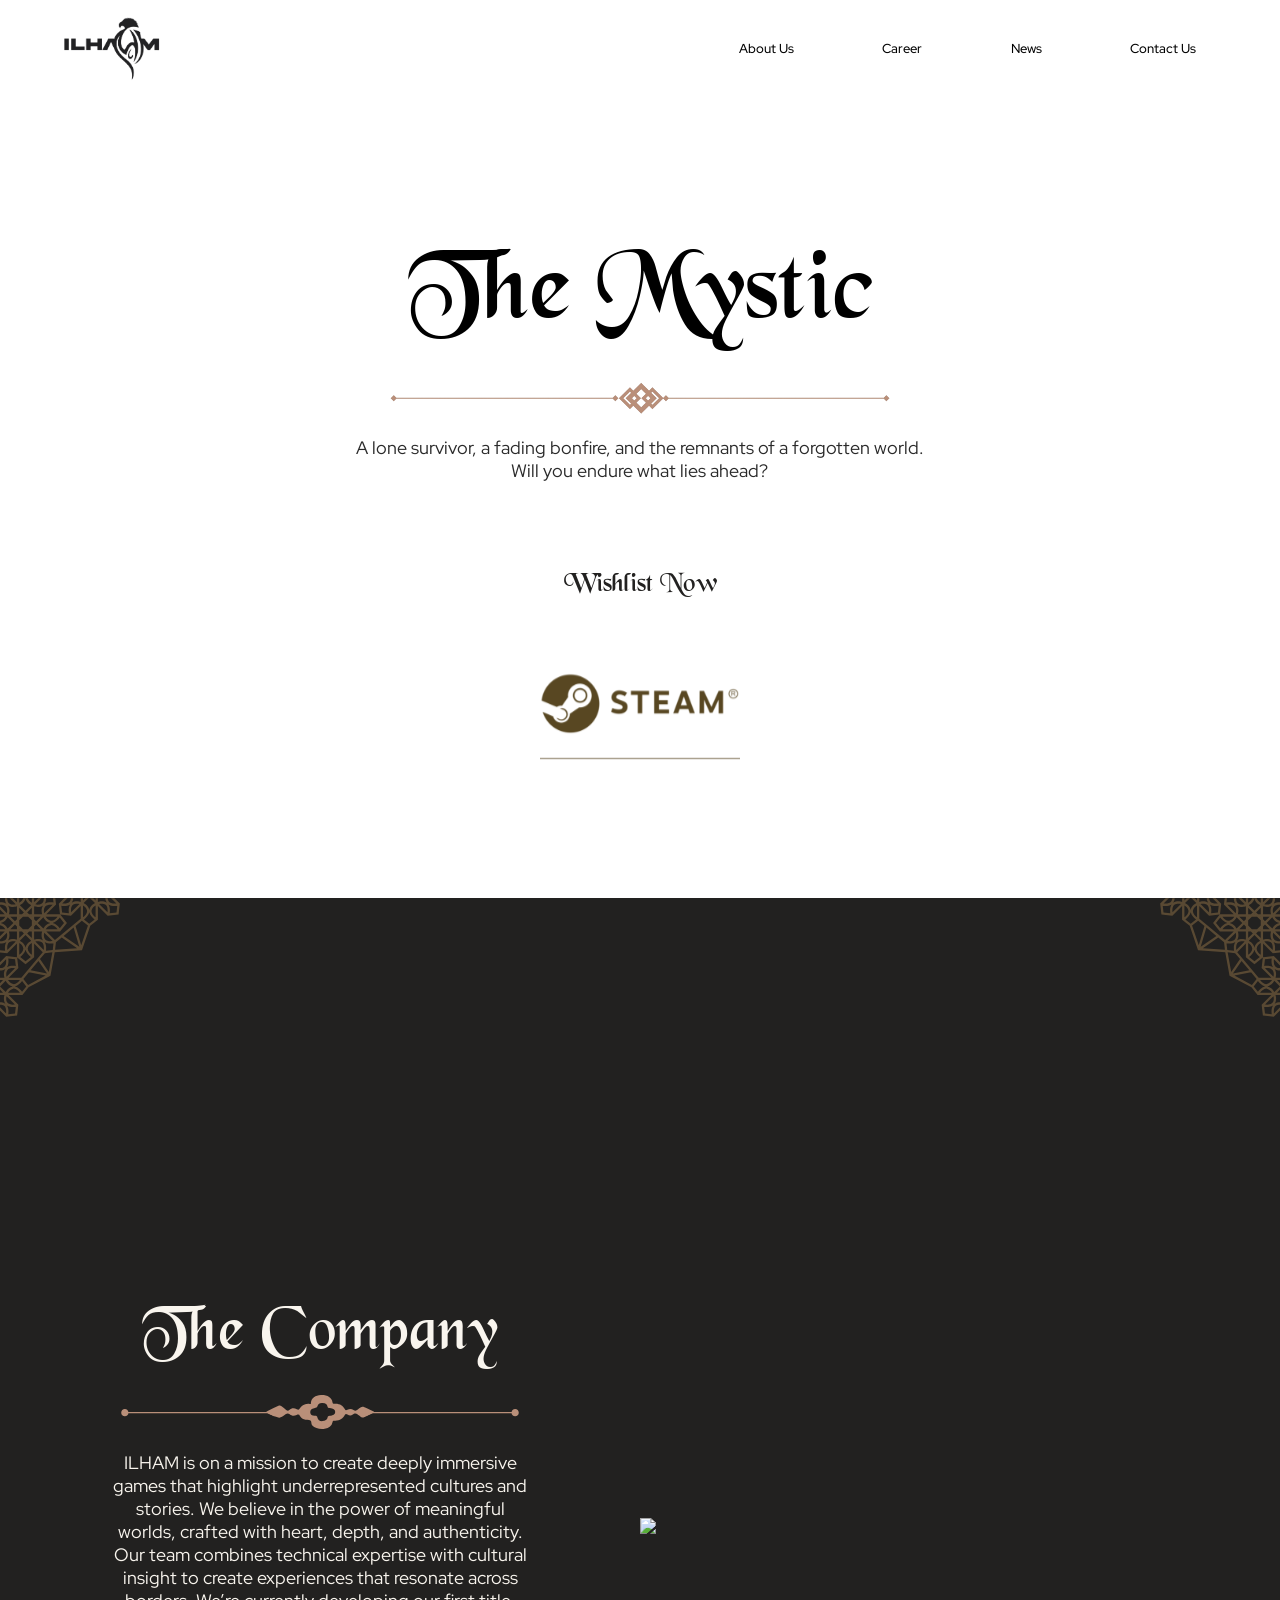
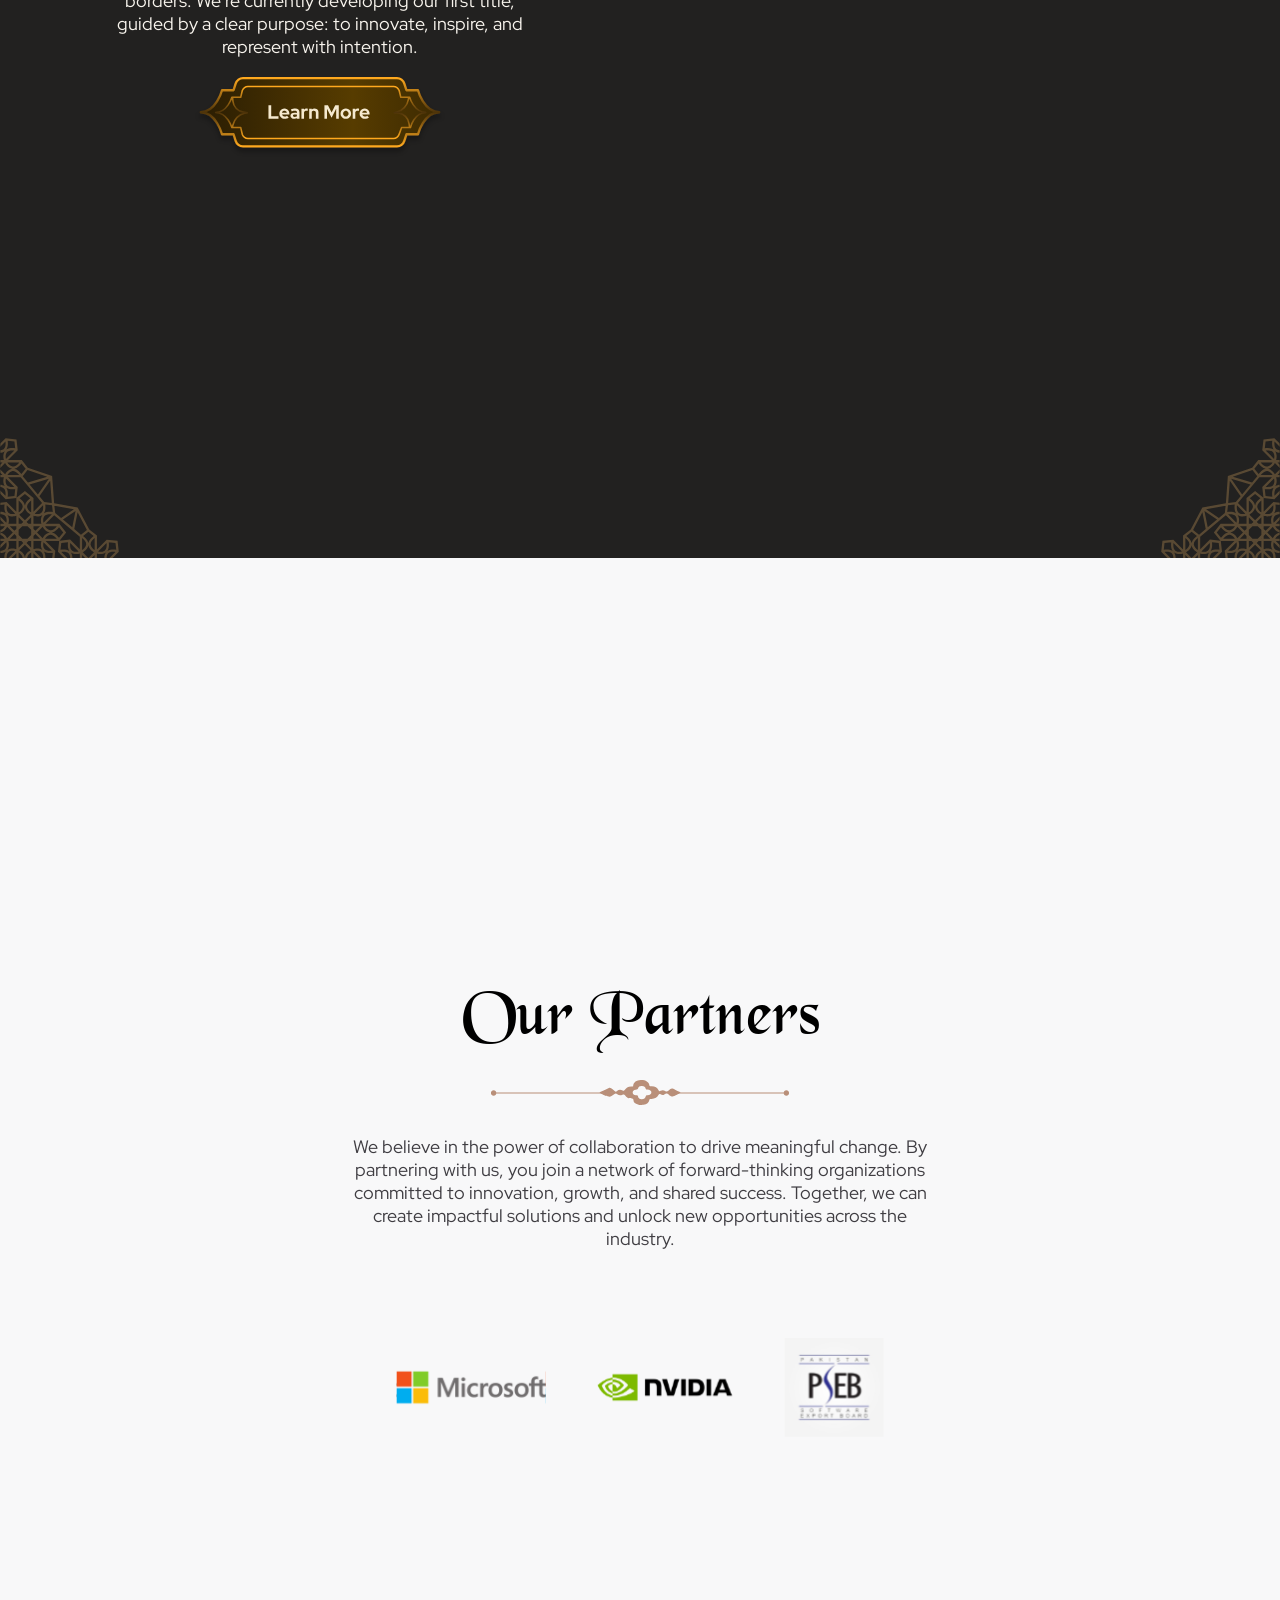
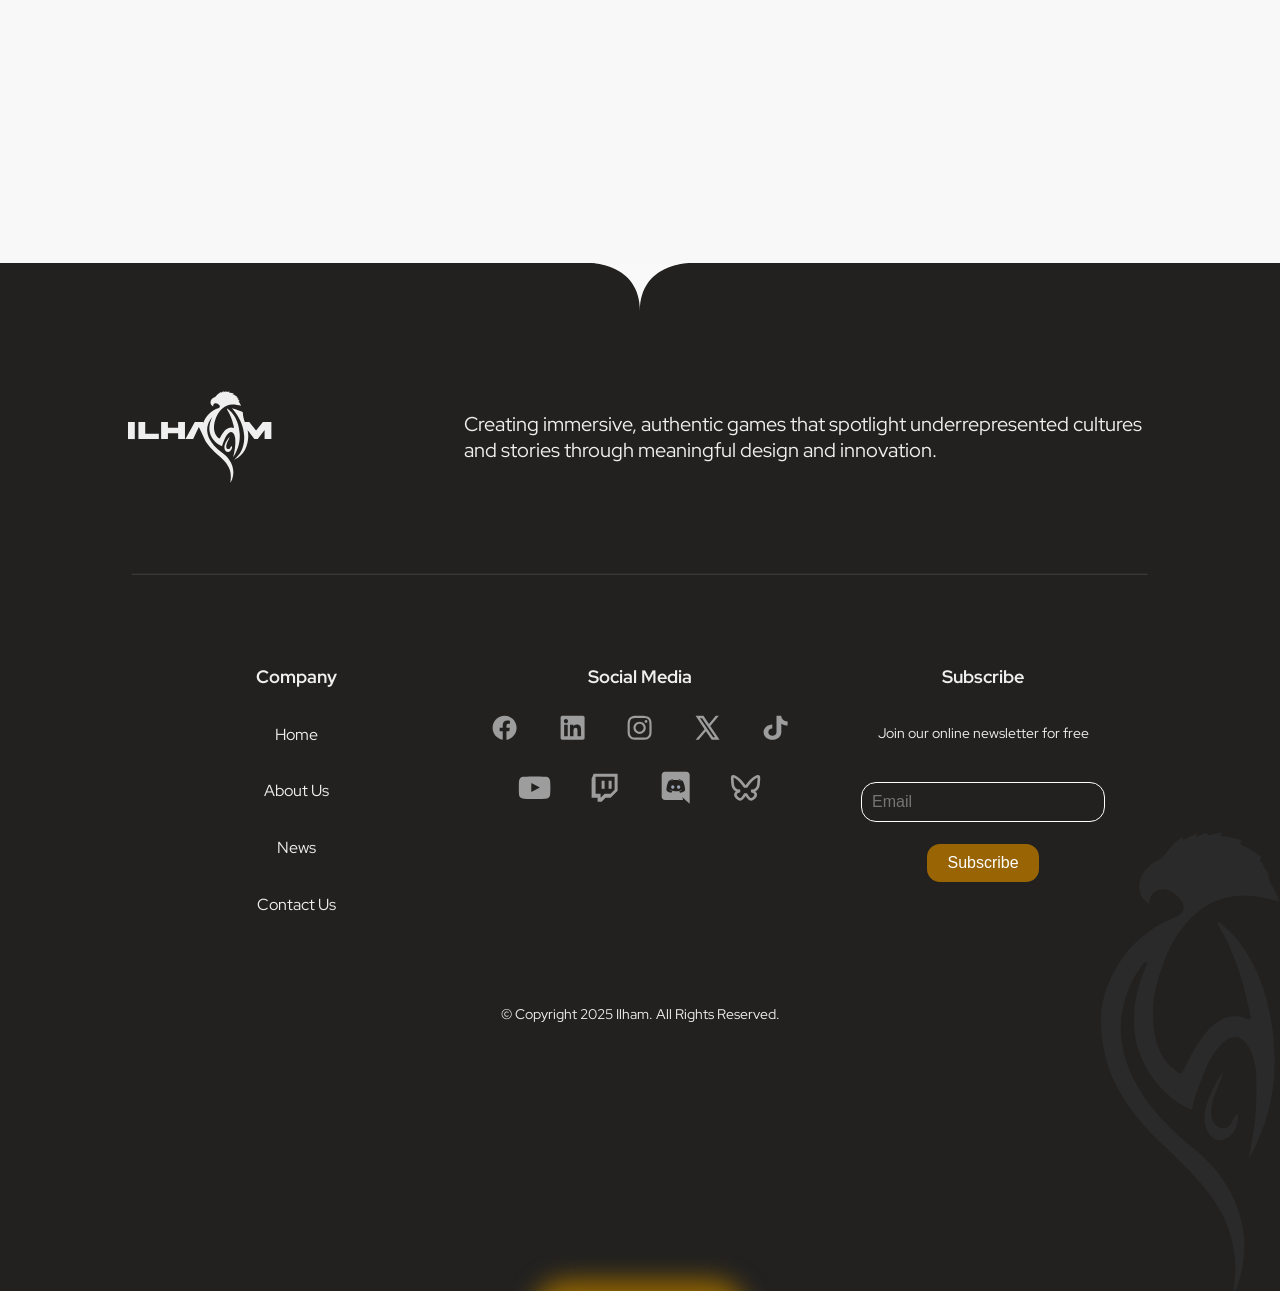
==== index.html @ 4c404410 "Update index.html" ====
<!DOCTYPE html>

<html>
    <head>
        <link rel="stylesheet" href="style.css">
        <script src="script.js" defer>  </script>
        <script src="https://identity.netlify.com/v1/netlify-identity-widget.js"></script>
    </head>
    <body>
        <nav id="HomeHeader">
            <div id="logoDiv">
                <img id="logo" src="ilham_logo.png">
                <div id="menu">
                    <a class="menuText" href="about.html">About Us</a>
                    <a class="menuText" href="career.html">Career</a>
                    <a class="menuText" href="news.html">News</a>
                    <a class="menuText" href="contactUs.html">Contact Us</a>
                </div>
            </div>
        </nav>
        <div id="landing_page">
            <div id="landingPageContainer">
                <span id="landingPageHeading">The Mystic</span><br>
                <img id="LandingPageDivider" src="LandingPage/Landing_Divider.png">
                <p id="LandingPageText">A lone survivor, a fading bonfire, and the remnants of a forgotten world.<br> Will you endure what lies ahead?</p>
                <p id="LandingPageCTAHeading">Wishlist Now</p><br>
                <div id="LandingPageCTA">
                    <a class="CTALogo" href="steam.com"><img class="CTALogo" src="LandingPage/SteamCTA.svg" width="250"></a>
                </div>
            </div>
        </div>
        <div id="ourCompanySection">
            <img class="corner top-left" src="OurCompanySection/Top-Left Corner.svg" width="140" height="140">
            <img class="corner top-right" src="OurCompanySection/Top-Right Corner.svg" width="140" height="140">
            <img class="corner bottom-left" src="OurCompanySection/Bottom-Left Corner.svg" width="140" height="140">
            <img class="corner bottom-right" src="OurCompanySection/Bottom-Right Corner.svg" width="140" height="140">
            <div id="theCompanyContainer">
                <span id="theCompanyHeading">The Company</span><br>
                <img id="theCompanyDivider" src="OurCompanySection/Decorative Divider.svg" width="400" height="auto">
                <p id="theCompanyText">ILHAM is on a mission to create deeply immersive games that highlight underrepresented cultures and stories. We believe in the power of meaningful worlds, crafted with heart, depth, and authenticity. Our team combines technical expertise with cultural insight to create experiences that resonate across borders. We’re currently developing our first title, guided by a clear purpose: to innovate, inspire, and represent with intention.</p>
                <a href="google.com"><img src="OurCompanySection/Learn More Button.svg" width="250px" height="auto"></a>
            </div>
            <div id="OurComapnyImageContainer">
                <img src="OurCompanySection/Vector.svg" width="600" height="auto">
            </div>
        </div>
        <div id="ourPartnersSection">
            <span id="ourPartnersHeading">Our Partners</span>
            <img id="ourPartnersDivider" src="OurCompanySection/Decorative Divider.svg" width="300" height="auto">
            <p id="ourPartnersText">We believe in the power of collaboration to drive meaningful change. By partnering with us, you join a network of forward-thinking organizations committed to innovation, growth, and shared success. Together, we can create impactful solutions and unlock new opportunities across the industry.</p>
            <div id="partnersImageContainer">
                <a class="partnersLogo" href="microsoft.com"><img class="partnersLogo" src="OurPartnersSection/microsoft-80658_1280 1.svg" width="150"></a>
                <a class="partnersLogo" href="nvidia.com"><img class="partnersLogo" src="OurPartnersSection/nvidia-transparent-nvidia-free-free-png 1.svg" width="150"></a>
                <a class="partnersLogo" href="pseb.com"><img class="partnersLogo" src="OurPartnersSection/Group 58.svg" width="100"></a>
            </div>
        </div>
        <div id="homeFooter">
            <img id="homeFooterElement" src="Footer/FooterElement.svg" width="100">
            <img id="footerShaheen" src="Footer/ShaheenFooter.svg">
            <img id="footerGlow" src="Footer/FooterGlowing.svg">
            <div id="homeFooterContainer1">
                <img id="homeFooterLogo" src="Footer/Ilham Logo.svg" width="150">
                <p id="homeFooterText">Creating immersive, authentic games that spotlight underrepresented cultures and stories through meaningful design and innovation.</p>
            </div>
            <img id="homeFooterDivider1" src="Footer/Line 13.svg" width="100%">
            <div id="footerContainer2">
                <div id="footerMenu">
                    <span id="footerMenuHeading">Company</span>
                    <a class="footerMenuText" href="index.html">Home</a>
                    <a class="footerMenuText" href="about.html">About Us</a>
                    <a class="footerMenuText" href="news.html">News</a>
                    <a class="footerMenuText" href="contactUs.html">Contact Us</a>
                </div>
                <div id="footerSocials">
                    <span id="footerSocialsHeading">Social Media</span>
                    <div id="footerSocialsContainer1">
                        <a href="https://www.facebook.com/ilhaminc"><img src="Footer/fbLogo.svg"></a>
                        <a href="https://www.linkedin.com/company/ilhaminc"><img src="Footer/Linkedin.svg"></a>
                        <a href="https://www.instagram.com/ilham_inc_official/"><img src="Footer/igLogo.svg"></a>
                        <a href="https://www.x.com/IlhamInc_"><img src="Footer/xLogo.svg"></a>
                        <a href="https://www.tiktok.com/@ilham.inc"><img src="Footer/tiktok.svg"></a>
                    </div>
                    <div id="footerSocialsContainer2">
                        <a href="https://www.youtube.com/@ILHAMInc"><img src="Footer/ytLogo.svg"></a>
                        <a href="https://www.twitch.com/ilham_inc"><img src="Footer/twitch.svg"></a>
                        <a href="https://www.discord.com/invite/7kGjwzfxks"><img src="Footer/discord.svg"></a>
                        <a href="https://bsky.app/profile/ilham-inc.bsky.social"><img src="Footer/bluesky.svg"></a>
                    </div>
                </div>
                <div id="footerSubscribe">
                    <span id="footerSubscribeHeading">Subscribe</span>
                    <span id="footerSubscribeText">Join our online newsletter for free</span>
                    <form id="subscribeForm">
                        <input type="email" id="footersubscribeInput" placeholder="Email" required>
                        <button type="submit" id="footersubscribeButton">Subscribe</button>
                    </form>
                </div>
            </div>
            <span id="footerCopyrightStatement">© Copyright 2025 Ilham. All Rights Reserved.</span>
        </div>
        <script>
          if (window.netlifyIdentity) {
            window.netlifyIdentity.on("init", (user) => {
              if (!user) {
                window.netlifyIdentity.on("login", () => {
                  document.location.href = "/admin/";
                });
              }
            });
          }
        </script>
    </body>
</html>
---- style.css ----
@import url('https://fonts.googleapis.com/css2?family=Red+Hat+Display:wght@400;500;700&display=swap');

@font-face {
    font-family: 'Black Chancery';
    src: url(Fonts/BLKCHCRY.TTF) format('truetype');
    font-weight: normal;
    font-style: normal;
}

:root {
    --header-height: 5rem; /* You can adjust this based on your design */
}

body {
    margin: 0;
    padding: 0;
}

#HomeHeader {
    position: sticky;
    top: 0;
    left: 0;
    display: flex;
    width: 100%;
    background-color: transparent;
    z-index: 10000;
}

#HomeHeader {
    transition: background-color 0.3s ease;
}

#header {
    position: absolute;
    left: 0;
    top: 0;
    display: flex  ;
    width: 100vw;
    background-color: #FFFFFF;
    z-index: 2;
}

#logoDiv{
    width: 100%;
    display: flex;
    padding-top: 15px;
    padding-left: 54px;
    padding-right: 84px;
    padding-bottom: 15px;
    justify-content: space-between;
    align-items: center;
}

#logo {
    width: 10%;
}

#menu {
    display: flex;
    width: 40%;
    justify-content: space-between;
}

.menuText{
    text-decoration: none;
    color: black;
    font-size: 1vw;
    font-weight: 500;
    font-family: 'Red Hat Display', 'Arial';
}

.menuText:hover{
    color: orangered;
}

#landing_page{
    position: relative;
    margin-top: -100px;
    background-image: url("LandingPage/landing_page.png");
    background-size: cover;
    background-repeat: no-repeat;
    background-position: center center;
    width: 100%;
    height: 100vh;
}

#landingPageHeading{
    padding-top:100px;
    text-decoration: none;
    color: black;
    font-size: 8vw;
    font-weight: 5;
    font-family: 'Black Chancery', 'Arial';
}

#landingPageContainer{
    background-color: rgba(255, 255, 255, 0.8);
    display: flex;
    flex-direction: column;
    align-items:center;
    justify-content: center;
    height: 100vh;
}

#LandingPageDivider{
    width: 40%;
}

#LandingPageText{
    text-decoration: none;
    color: #2A2A2A;
    font-size: 1.4vw;
    font-weight: 400;
    font-family: 'Red Hat Display', 'Arial';
    width: 46vw;
    text-align: center;
}

#LandingPageCTAHeading{
    font-family: 'Black Chancery', 'Red Hat Display';
    font-size: 28px;
    font-weight: 5;
    color: #222120;
    padding-top: 40px;
}

#LandingPageCTA{
    display: flex;
    flex-direction: row;
    width: 100%;
    align-items: center;
    justify-content: center;
}

.CTALogo{
    /* width: 35%; */
}

#ourCompanySection{
    position: relative;
    display: flex;
    align-items: center;
    margin: 0;
    background-color: #222120;
    width: 100%;
    height: 140vh;
    overflow: hidden;
}

.corner {
    position: absolute;
    width: 120px;
    height: 120px;
    z-index: 1;
}

.top-left {
    top: 0;
    left: 0;
}

.top-right {
    top: 0;
    right: 0;
}

.bottom-left {
    bottom: 0;
    left: 0;
}

.bottom-right {
    bottom: 0;
    right: 0;
}

#theCompanyContainer{
    text-align: center;
    width: 50%;
}

#theCompanyHeading{
    font-family: 'Black Chancery', Helvetica, sans-serif;
    font-size: 64px;
    font-weight: 5;
    color: #F9F5EE;
    text-align: center;
}

#theCompanyDivider{
    margin-top: 20px;
}

#theCompanyText{
    font-family: 'Red Hat Display', Arial, Helvetica;
    font-size: 18px;
    font-weight: 400;
    color: #F9F5EE;
    align-items: center;
    width: 65%;
    margin-left: auto;
    margin-right: auto;
}

#ourPartnersSection{
    display: flex;
    flex-direction: column;
    height: 145vh;
    background-color: #f8f8f9;
    align-items: center;
    justify-content: center;
    text-align: center;
}

#ourPartnersHeading{
    font-family: 'Black Chancery', Arial, Helvetica;
    font-size: 64px;
    font-weight: 5;
    color: #000000;
}

#ourPartnersDivider{
    margin-top: 20px;
}

#ourPartnersText{
    margin-top: 30px;
    font-family: 'Red Hat Display', Arial, Helvetica;
    font-size: 18px;
    font-weight: 400;
    color: #3F3D42;
    align-items: center;
    width: 45%;
    margin-left: auto;
    margin-right: auto;
}

#partnersImageContainer{
    display: flex;
    flex-direction: row;
    align-items: center;
    margin-top: 70px;
    justify-content: space-evenly;
    width: 45%;
}

#homeFooter{
    position: relative;
    display: flex;
    flex-direction: column;
    height: 100vh;
    background-color: #222120;
    padding-top: 128px;
    padding-left: 10vw;
    padding-right: 10vw;
}

#homeFooterElement{
    position: absolute;
    top: 0;
    left: 50%;
    transform: translateX(-50%);
}

#footerShaheen{
    position: absolute;
    bottom: 0;
    right: 0;
}

#footerGlow{
    position: absolute;
    bottom: 0;
    left: 50%;
    transform: translateX(-50%);
}

#homeFooterContainer1{
    display: flex;
    justify-content: space-between;
}

#homeFooterText{
    padding-left: 15vw;
    font-family: 'Red Hat Display', Arial, Helvetica;
    font-size: 20px;
    font-weight: 400;
    color: #EFEFEF;
}

#homeFooterDivider1{
    margin-top: 10vh;
}

#footerContainer2{
    width: 100%;
    display: flex;
    flex-direction: row;
    justify-content: space-between;
    padding-top: 10vh;
}

#footerMenu{
    display: flex;
    flex-direction: column;
    width: 33%;
    height: 250px;
    text-align: center;
    justify-content: space-between;
}

#footerMenuHeading{
    font-family: 'Red Hat Display', Arial, Helvetica;
    font-size: 18px;
    font-weight: 700;
    color: #EFEFEF;
}

.footerMenuText{
    text-decoration: none;
    font-family: 'Red Hat Display', Arial, Helvetica;
    font-size: 16px;
    font-weight: 400;
    color: #EFEFEF;
}

#footerSocials{
    display: flex;
    flex-direction: column;
    width: 34%;
    text-align: center;
    align-items: center;
}

#footerSocialsHeading{
    font-family: 'Red Hat Display', Arial, Helvetica;
    font-size: 18px;
    font-weight: 700;
    color: #EFEFEF;
}

#footerSocialsContainer1{
    padding-top: 3vh;
    display: flex;
    justify-content: space-between;
    width: 85%;
}

#footerSocialsContainer2{
    padding-top: 3vh;
    display: flex;
    justify-content: space-between;
    width: 70%;
}

#footerSubscribe{
    display: flex;
    flex-direction: column;
    width: 33%;
    text-align: center;
    align-items: center;
}

#footerSubscribeHeading{
    font-family: 'Red Hat Display', Arial, Helvetica;
    font-size: 18px;
    font-weight: 700;
    color: #EFEFEF;
}

#footerSubscribeText{
    padding-top: 4vh;
    font-family: 'Red Hat Display', Arial, Helvetica;
    font-size: 14px;
    font-weight: 400;
    color: #EFEFEF;
}

#subscribeForm {
    display: flex;
    flex-direction: column;
    align-items: center;
    gap: 20px;
    margin-top: 40px;
}

#footersubscribeInput {
    padding: 10px;
    width: 100%;
    border: solid white 1px;
    background-color: #222120;
    border-radius: 15px;
    font-size: 16px;
    color: #FFFFFF;
}

#footersubscribeButton {
    padding-top: 10px;
    padding-left: 20px;
    padding-right: 20px;
    padding-bottom: 10px;
    background-color: #986404;
    color: white;
    border: solid #222120 2px;
    border-radius: 15px;
    font-size: 16px;
    /* transition: background-color 0.3s; */
}

#footersubscribeButton:hover {
    border: #986404 solid 2px;
    border-radius: 15px;
    background-color: #222120;
}

#footerCopyrightStatement{
    padding-top: 10vh;
    text-align: center;
    font-family: 'Red Hat Display', Arial, Helvetica;
    font-size: 14px;
    font-weight: 400;
    color: #EFEFEF;
}
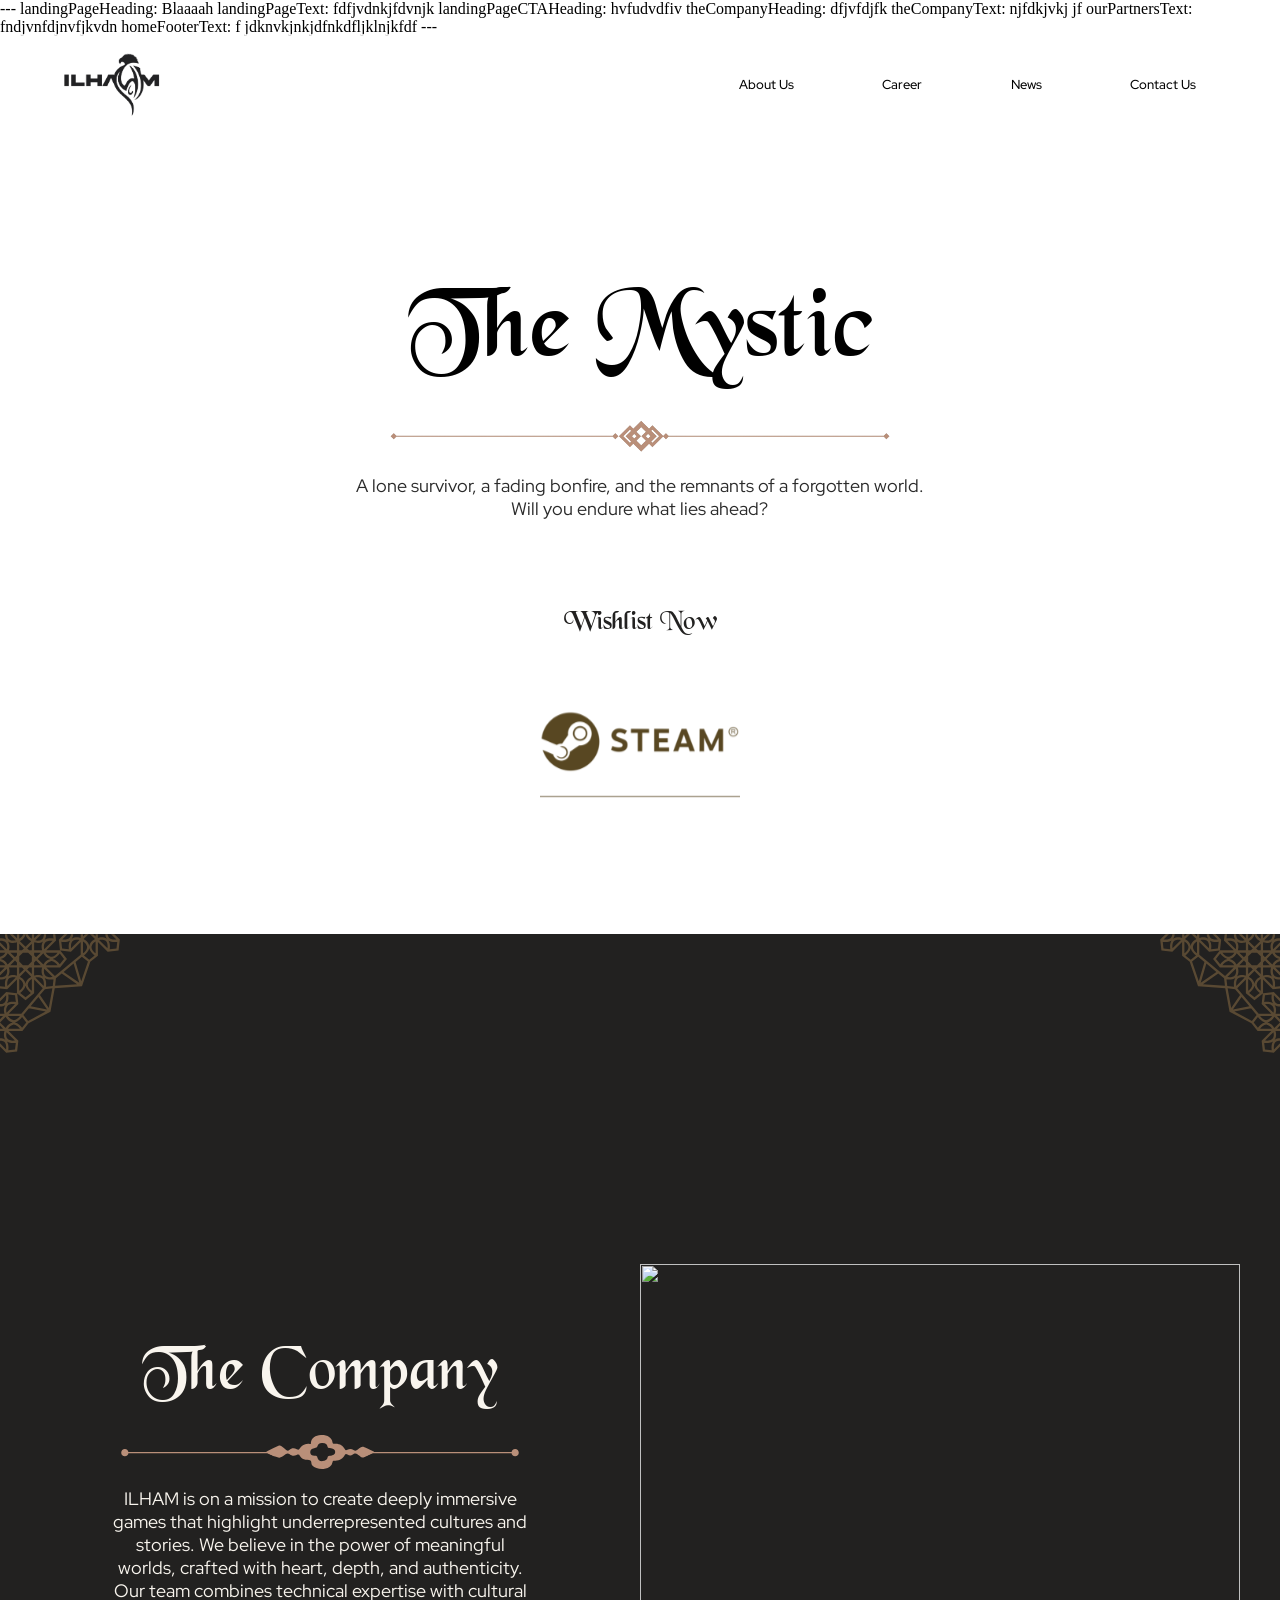
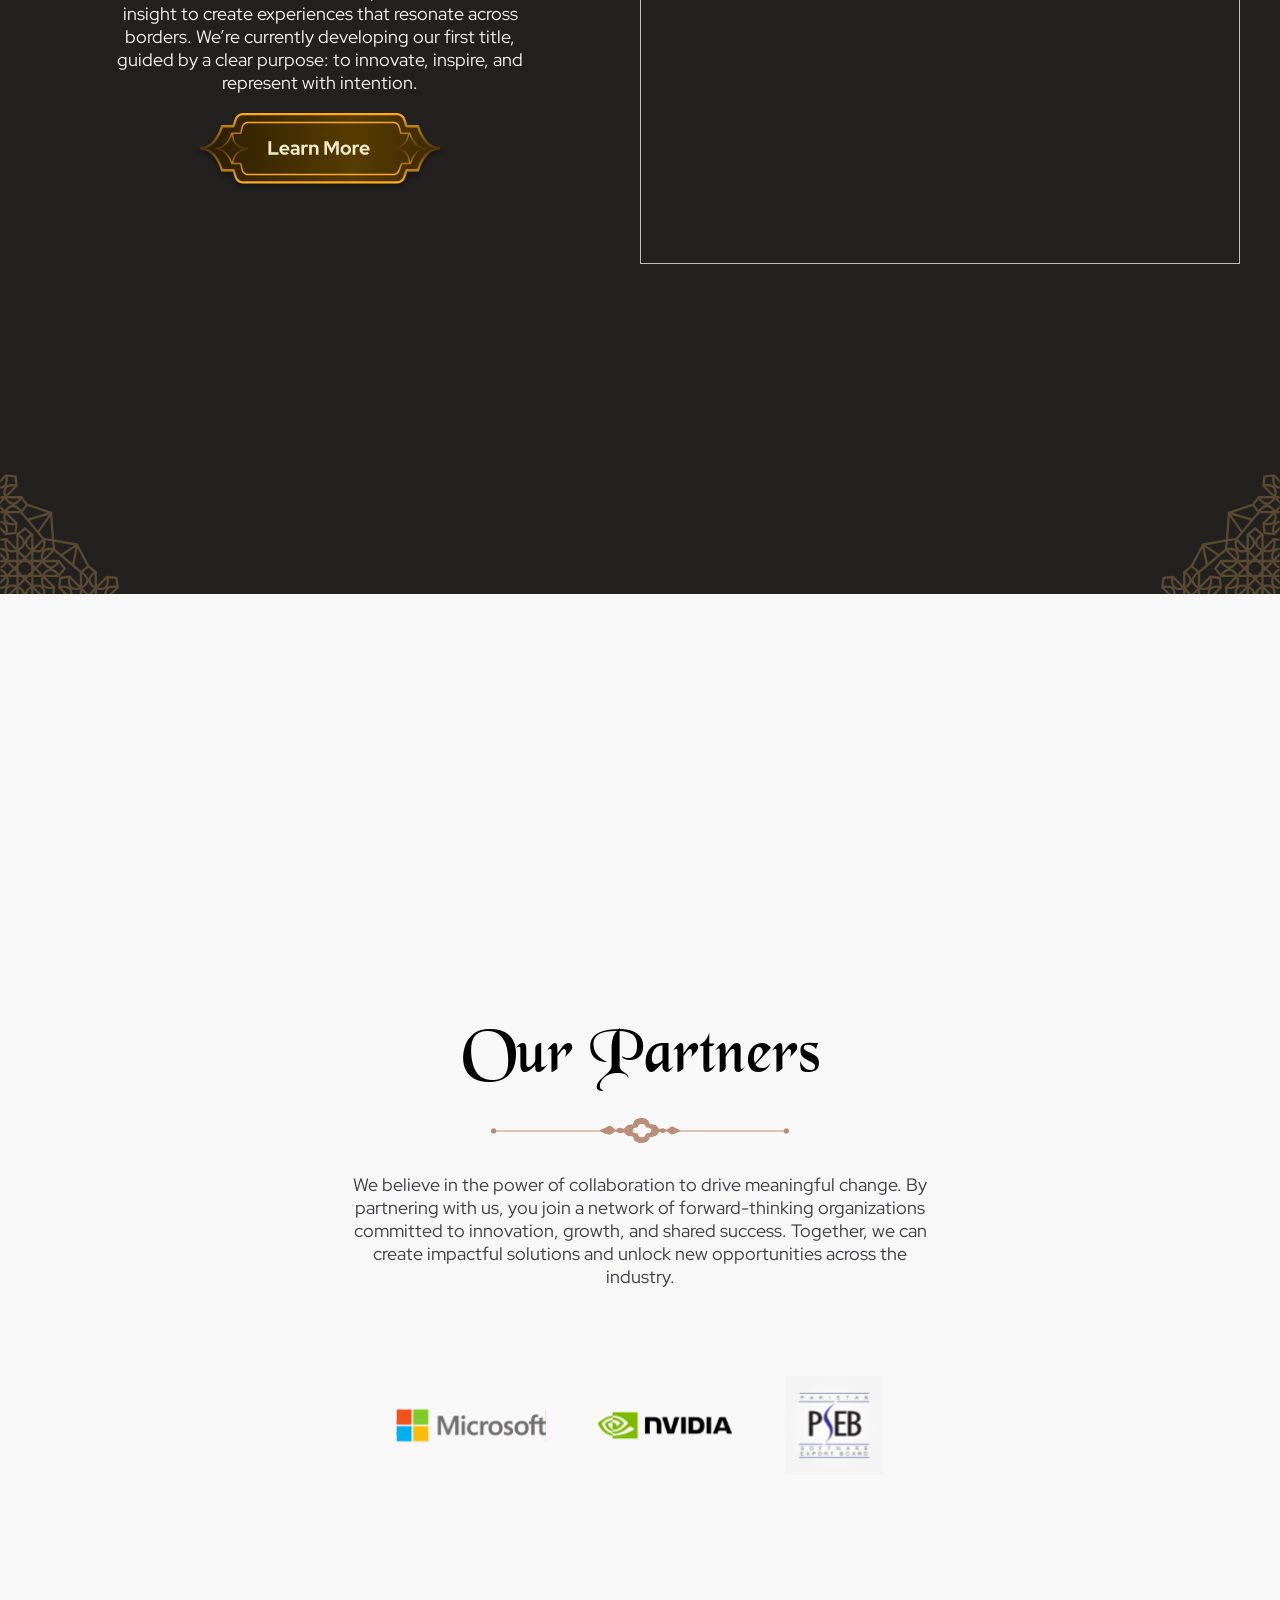
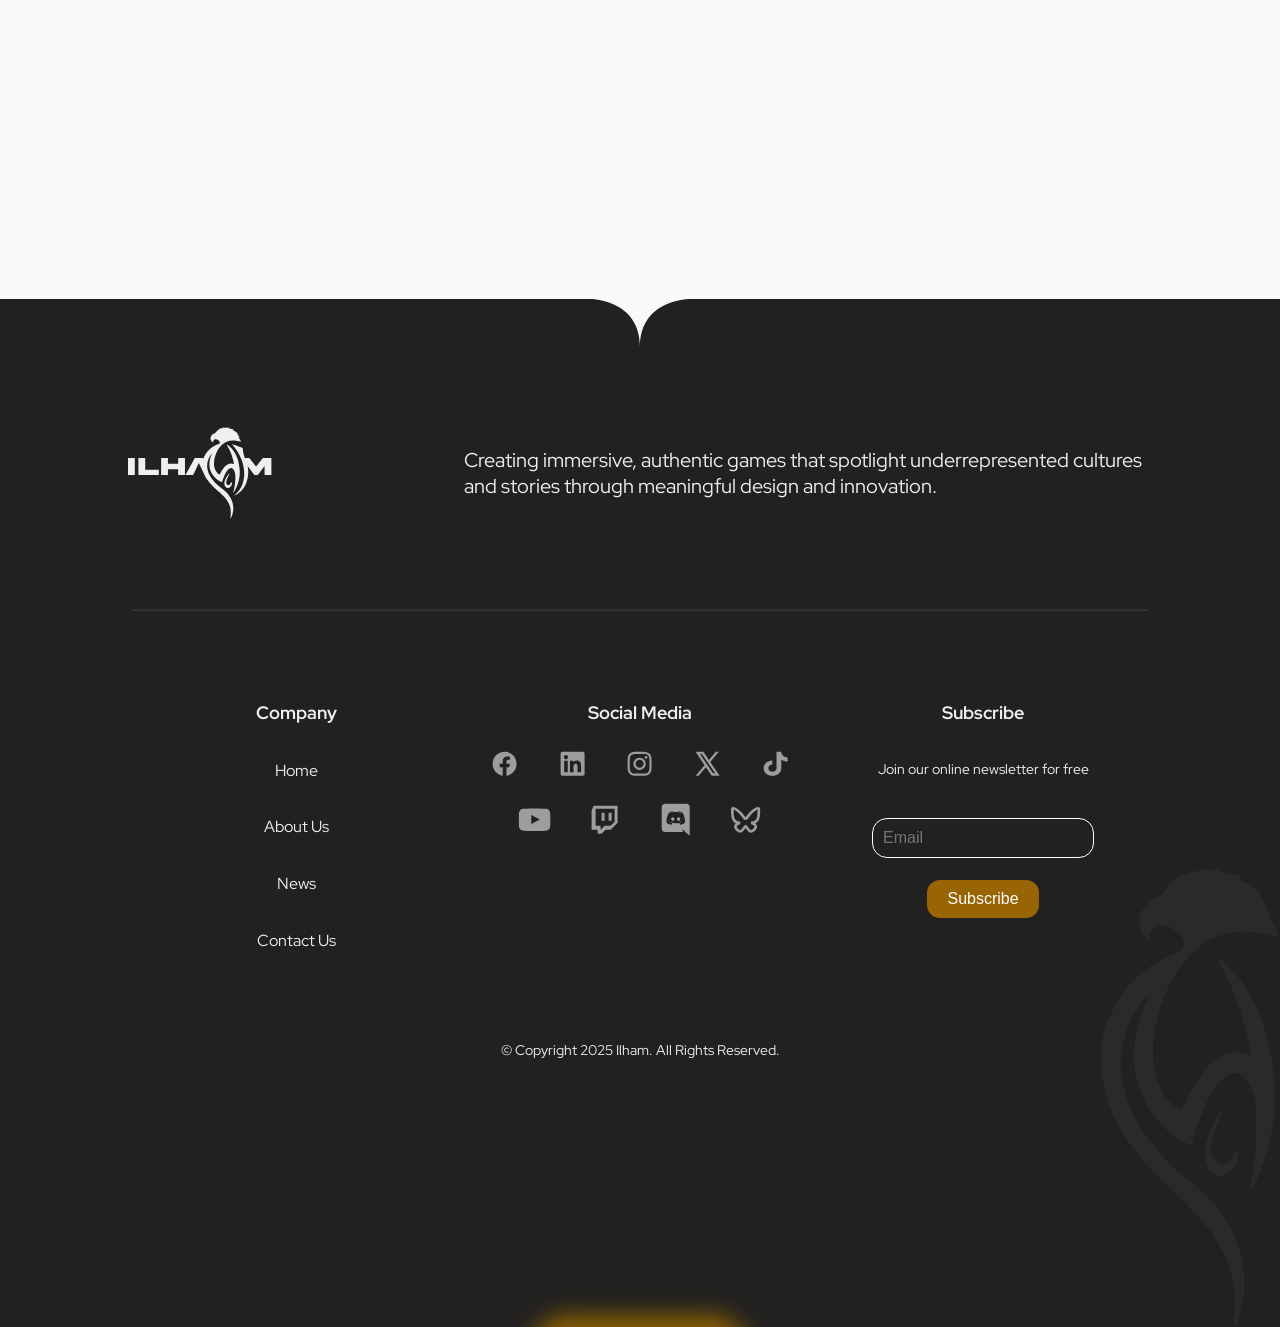
==== commit 490a64a3: "Update Homepage “homepage”" ====
--- a/index.html
+++ b/index.html
@@ -1,3 +1,12 @@
+---
+landingPageHeading: Blaaaah
+landingPageText: fdfjvdnkjfdvnjk
+landingPageCTAHeading: hvfudvdfiv
+theCompanyHeading: dfjvfdjfk
+theCompanyText: njfdkjvkj jf
+ourPartnersText: fndjvnfdjnvfjkvdn
+homeFooterText: f jdknvkjnkjdfnkdfljklnjkfdf
+---
 <!DOCTYPE html>
 
 <html>
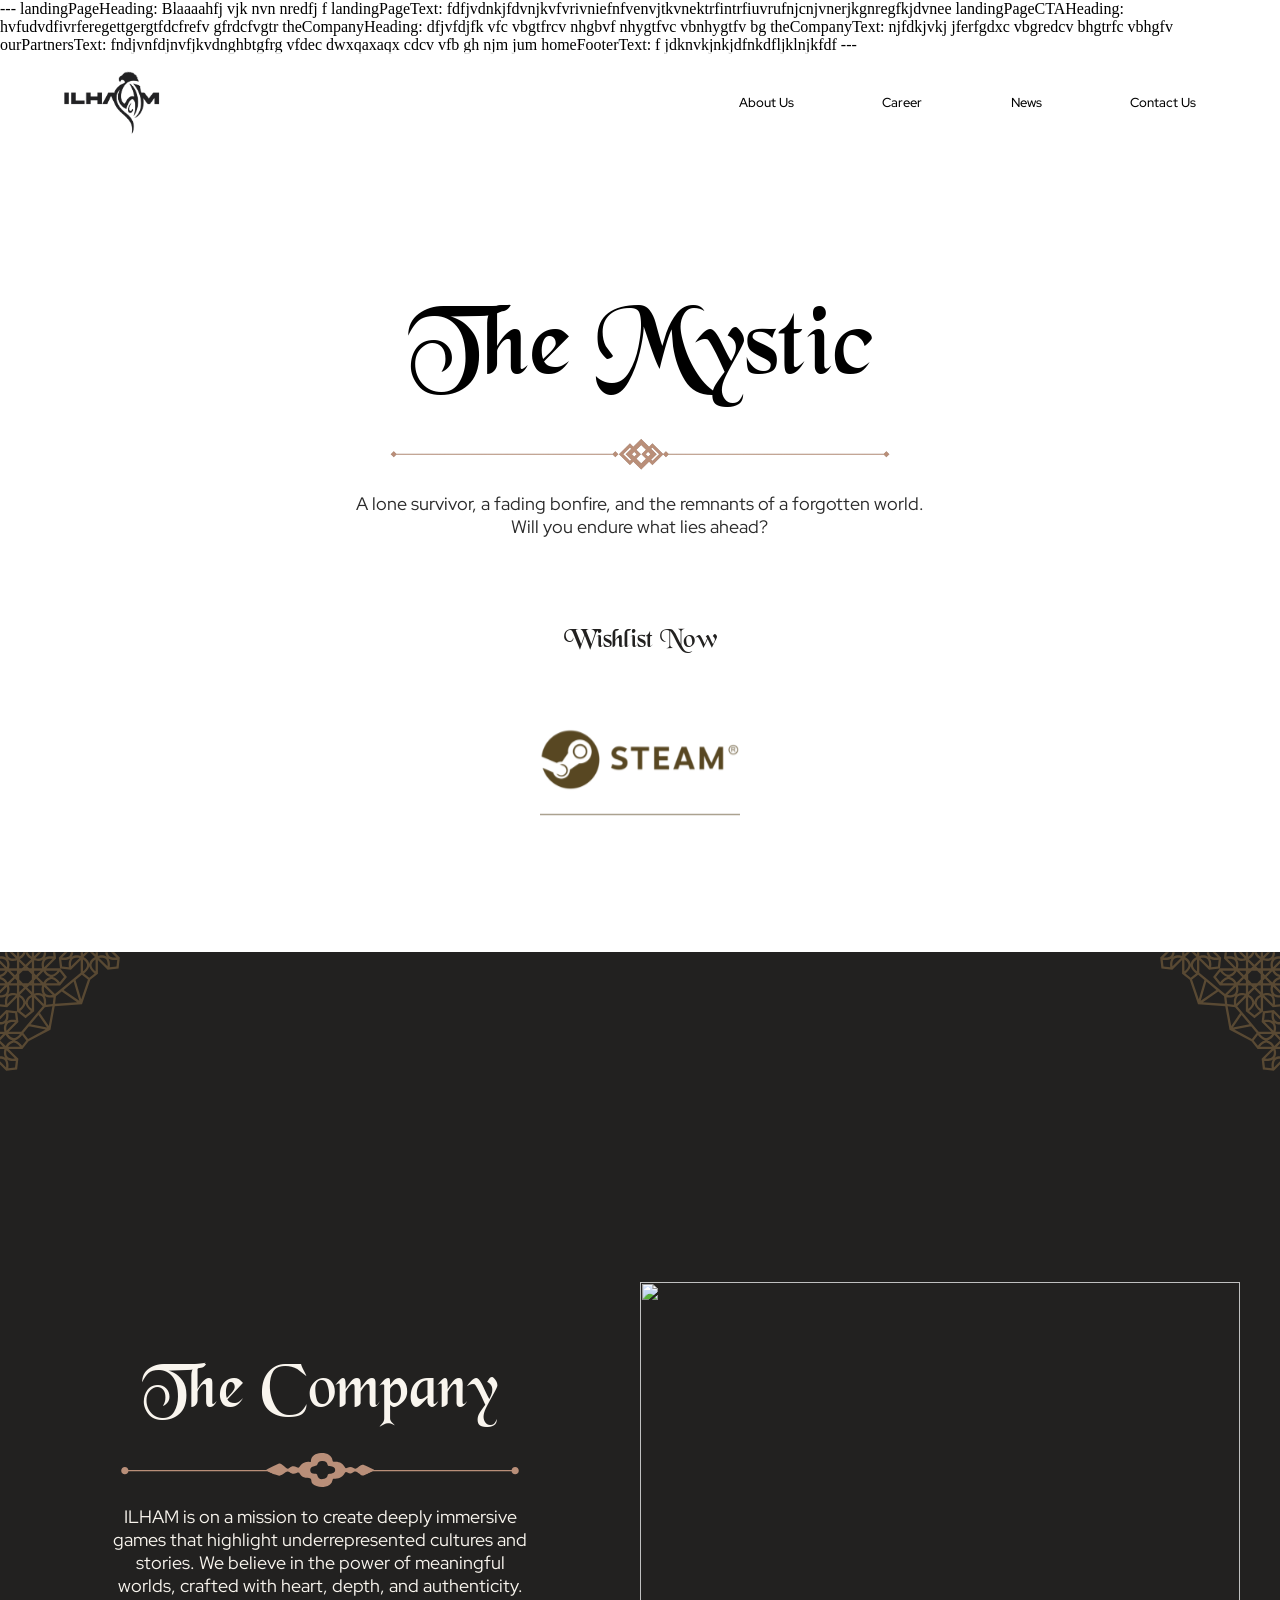
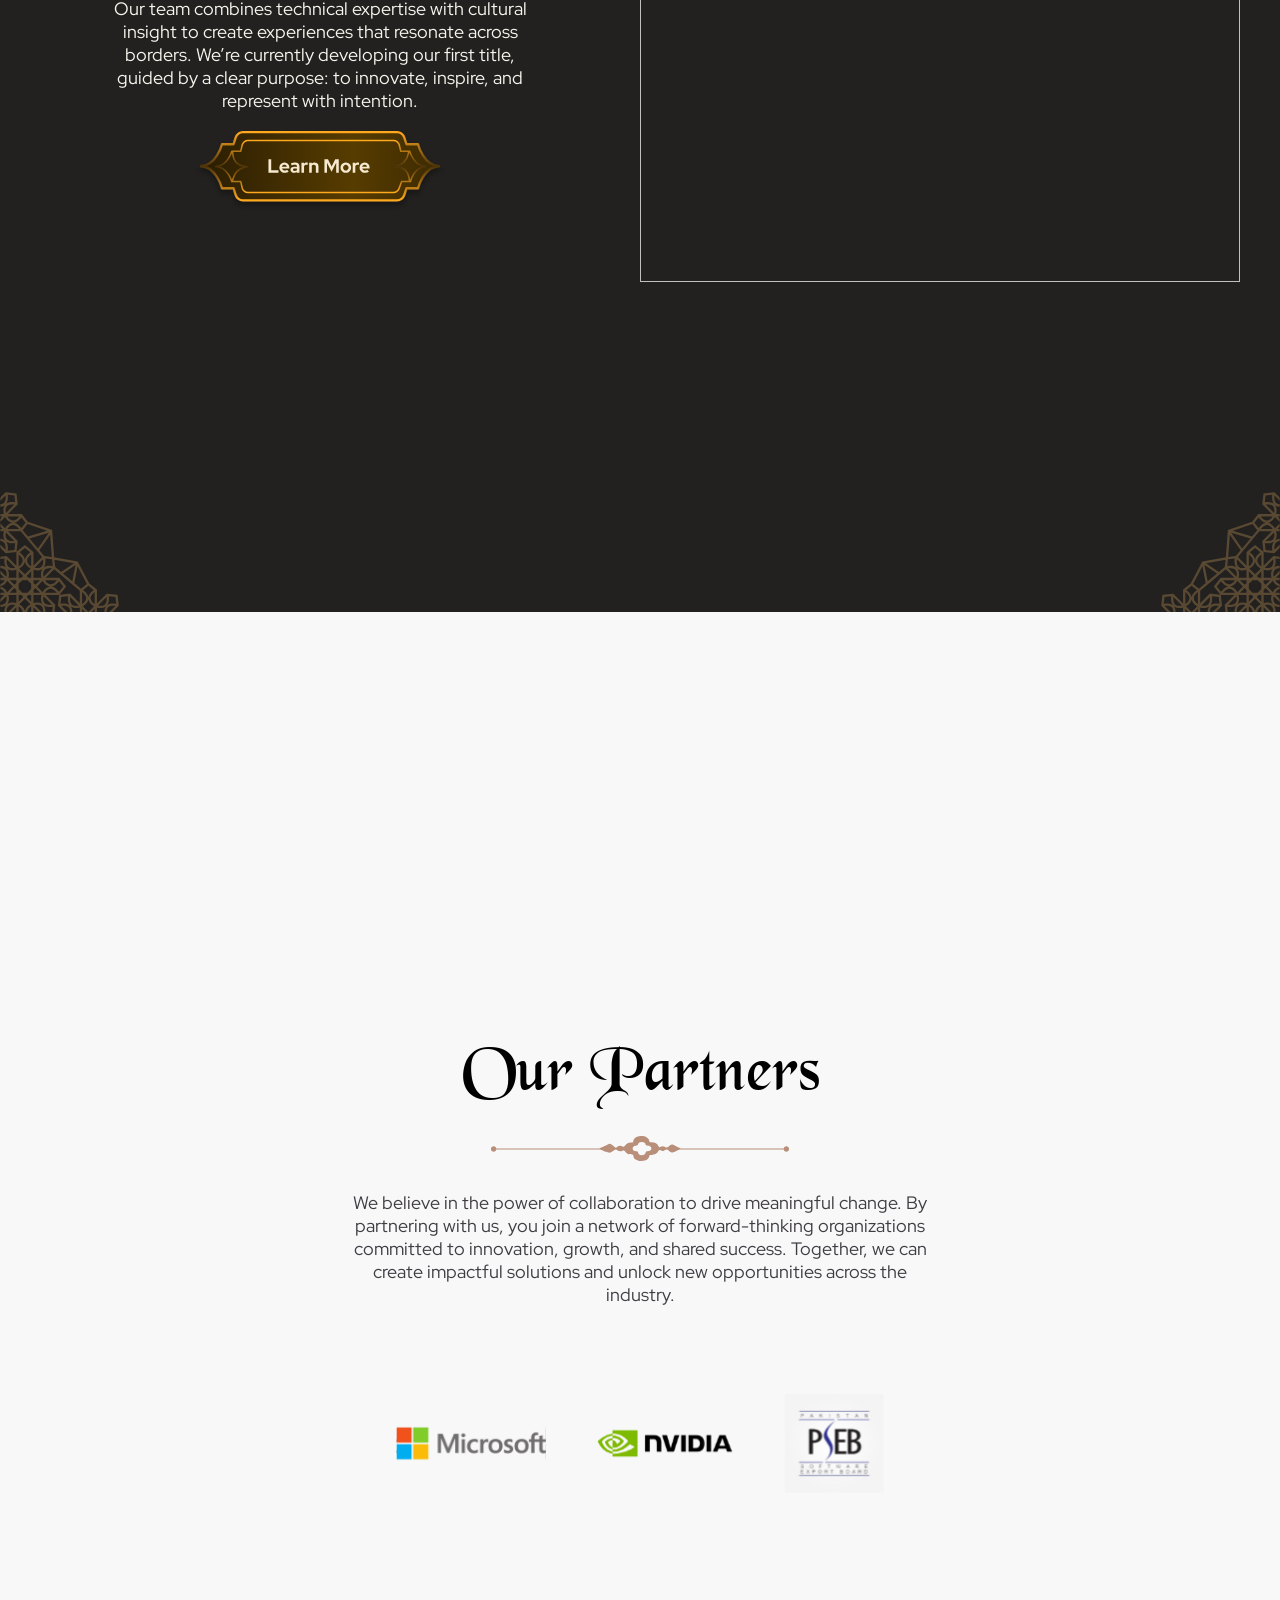
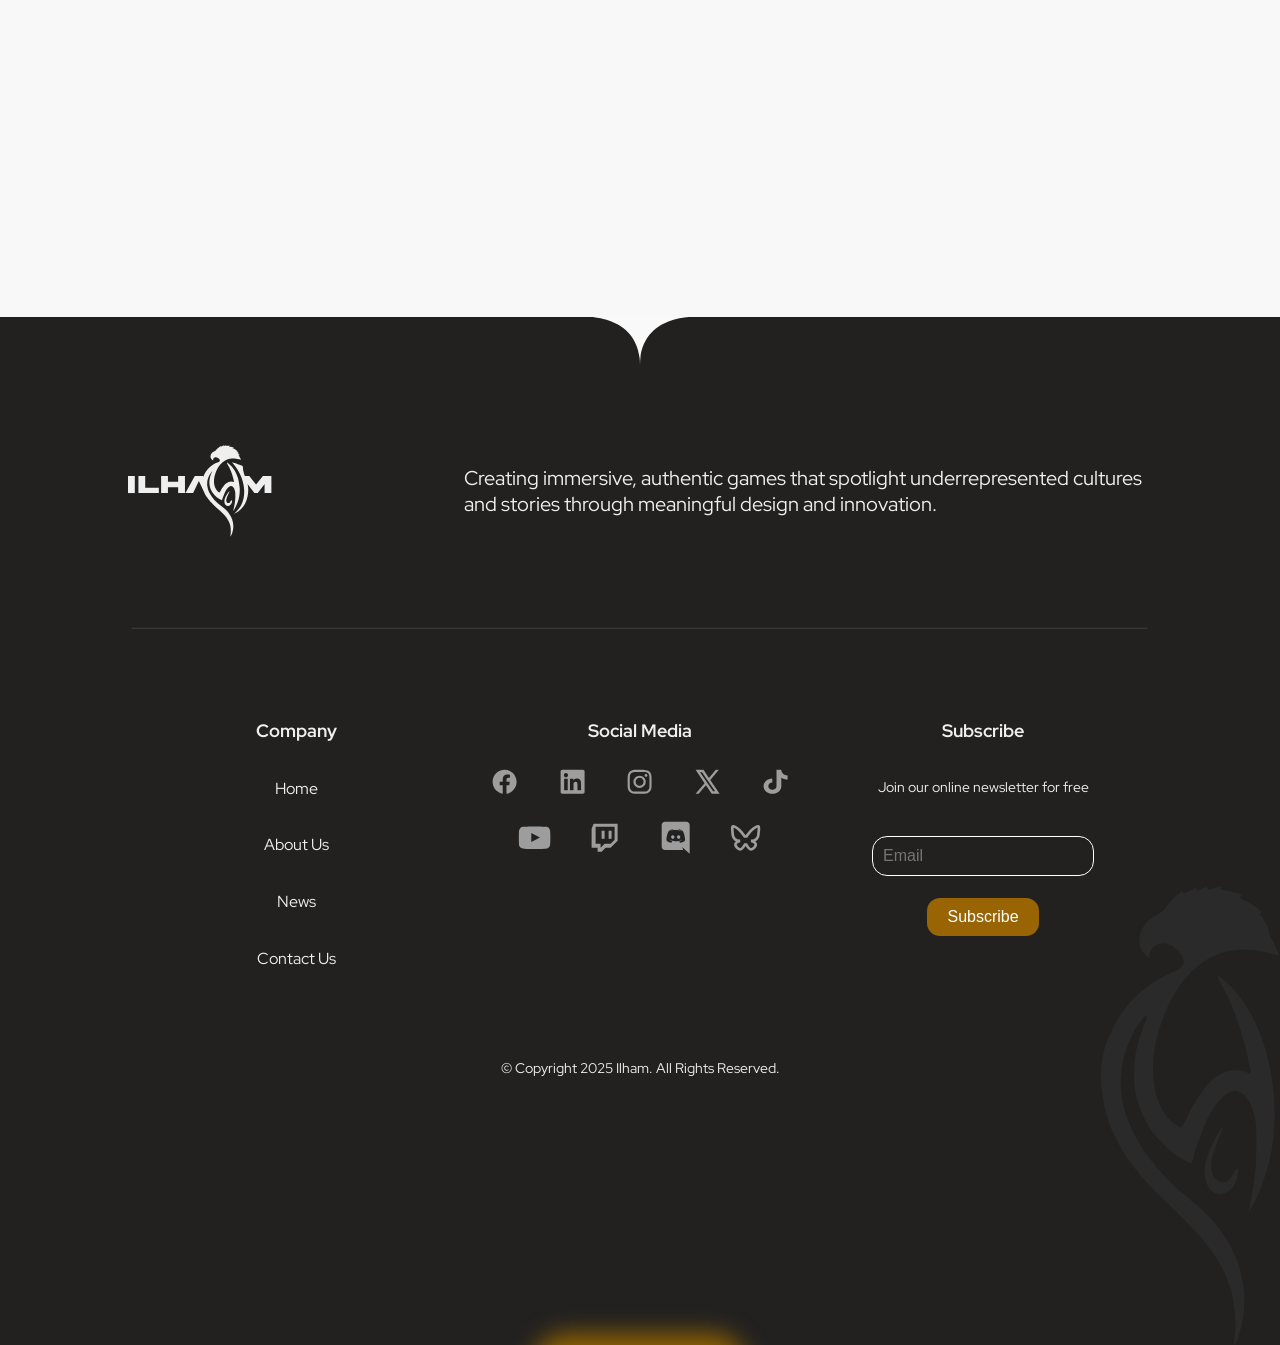
==== commit 2d10a4a1: "Update Homepage “homepage”" ====
--- a/index.html
+++ b/index.html
@@ -1,10 +1,10 @@
 ---
-landingPageHeading: Blaaaah
-landingPageText: fdfjvdnkjfdvnjk
-landingPageCTAHeading: hvfudvdfiv
-theCompanyHeading: dfjvfdjfk
-theCompanyText: njfdkjvkj jf
-ourPartnersText: fndjvnfdjnvfjkvdn
+landingPageHeading: Blaaaahfj vjk nvn  nredfj f
+landingPageText: fdfjvdnkjfdvnjkvfvrivniefnfvenvjtkvnektrfintrfiuvrufnjcnjvnerjkgnregfkjdvnee
+landingPageCTAHeading: hvfudvdfivrferegettgergtfdcfrefv gfrdcfvgtr
+theCompanyHeading: dfjvfdjfk vfc vbgtfrcv nhgbvf nhygtfvc vbnhygtfv bg
+theCompanyText: njfdkjvkj jferfgdxc vbgredcv bhgtrfc vbhgfv
+ourPartnersText: fndjvnfdjnvfjkvdnghbtgfrg vfdec dwxqaxaqx cdcv vfb gh njm jum
 homeFooterText: f jdknvkjnkjdfnkdfljklnjkfdf
 ---
 <!DOCTYPE html>
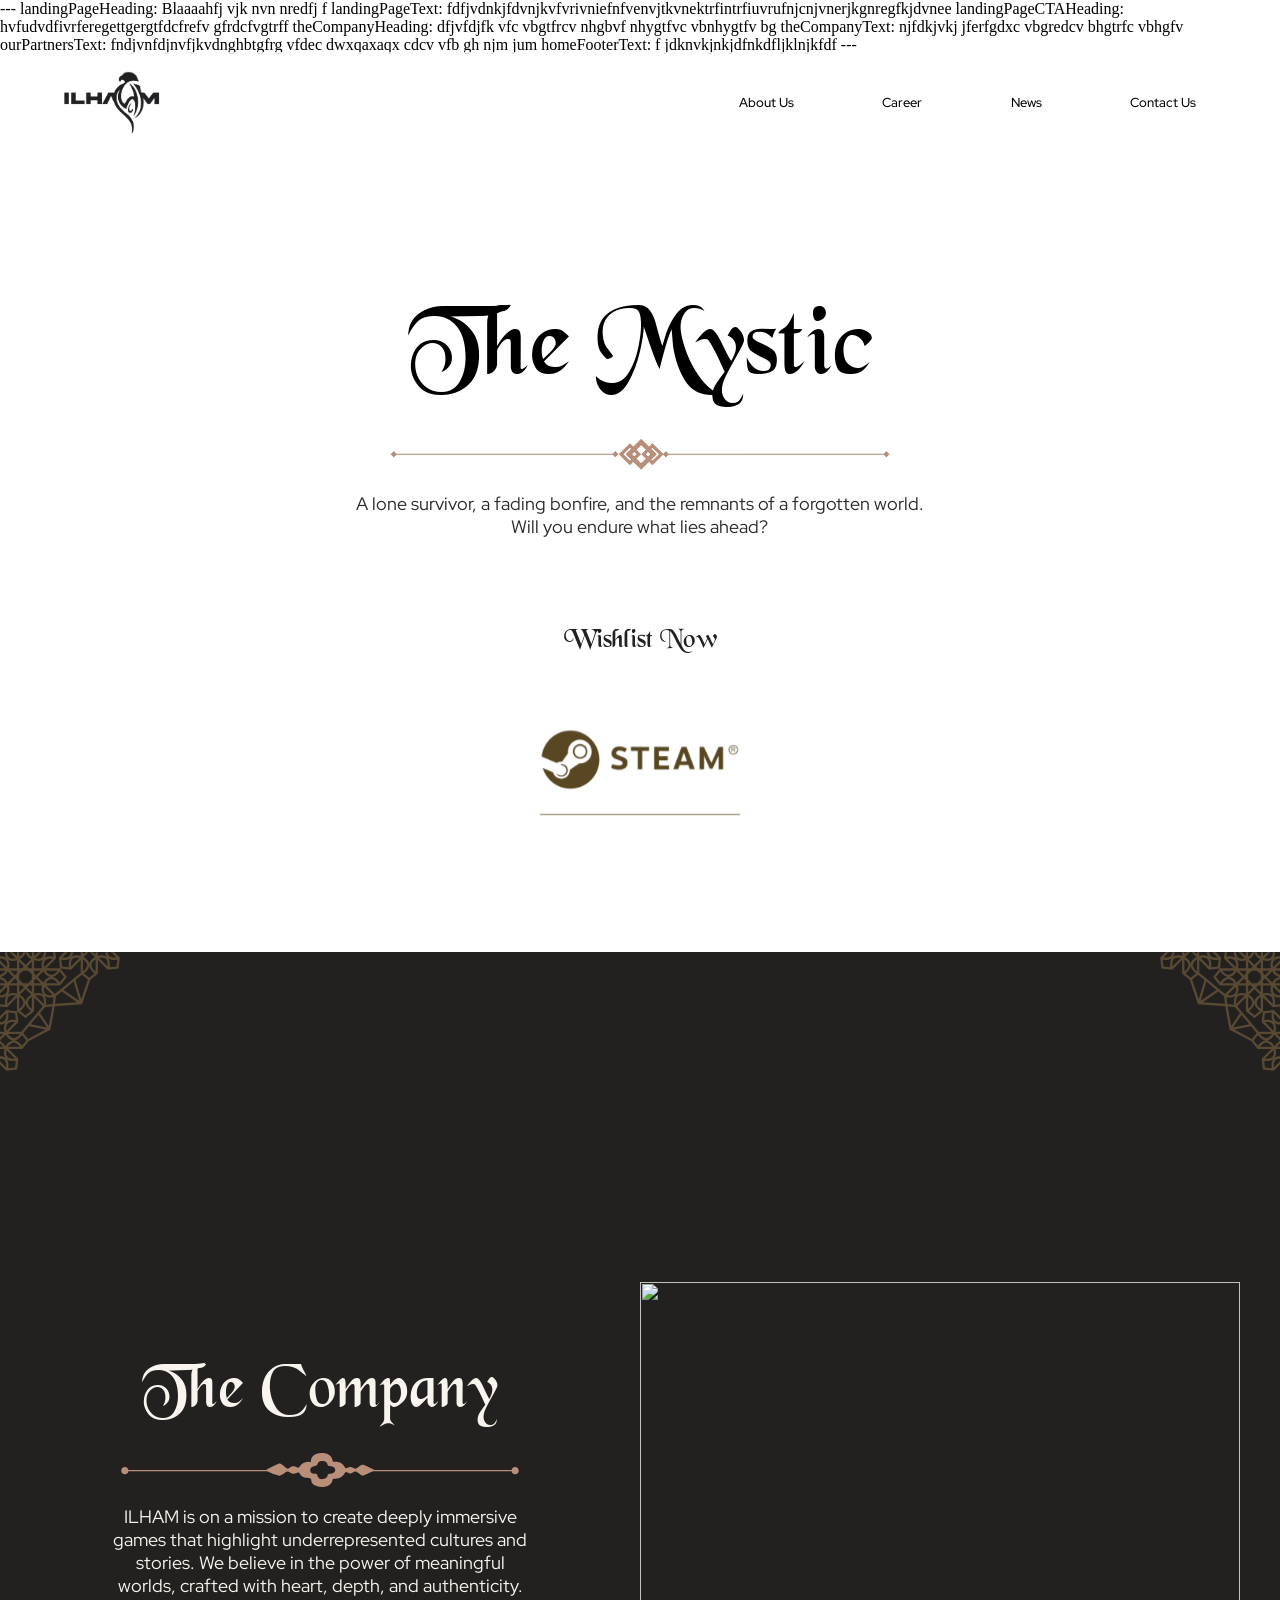
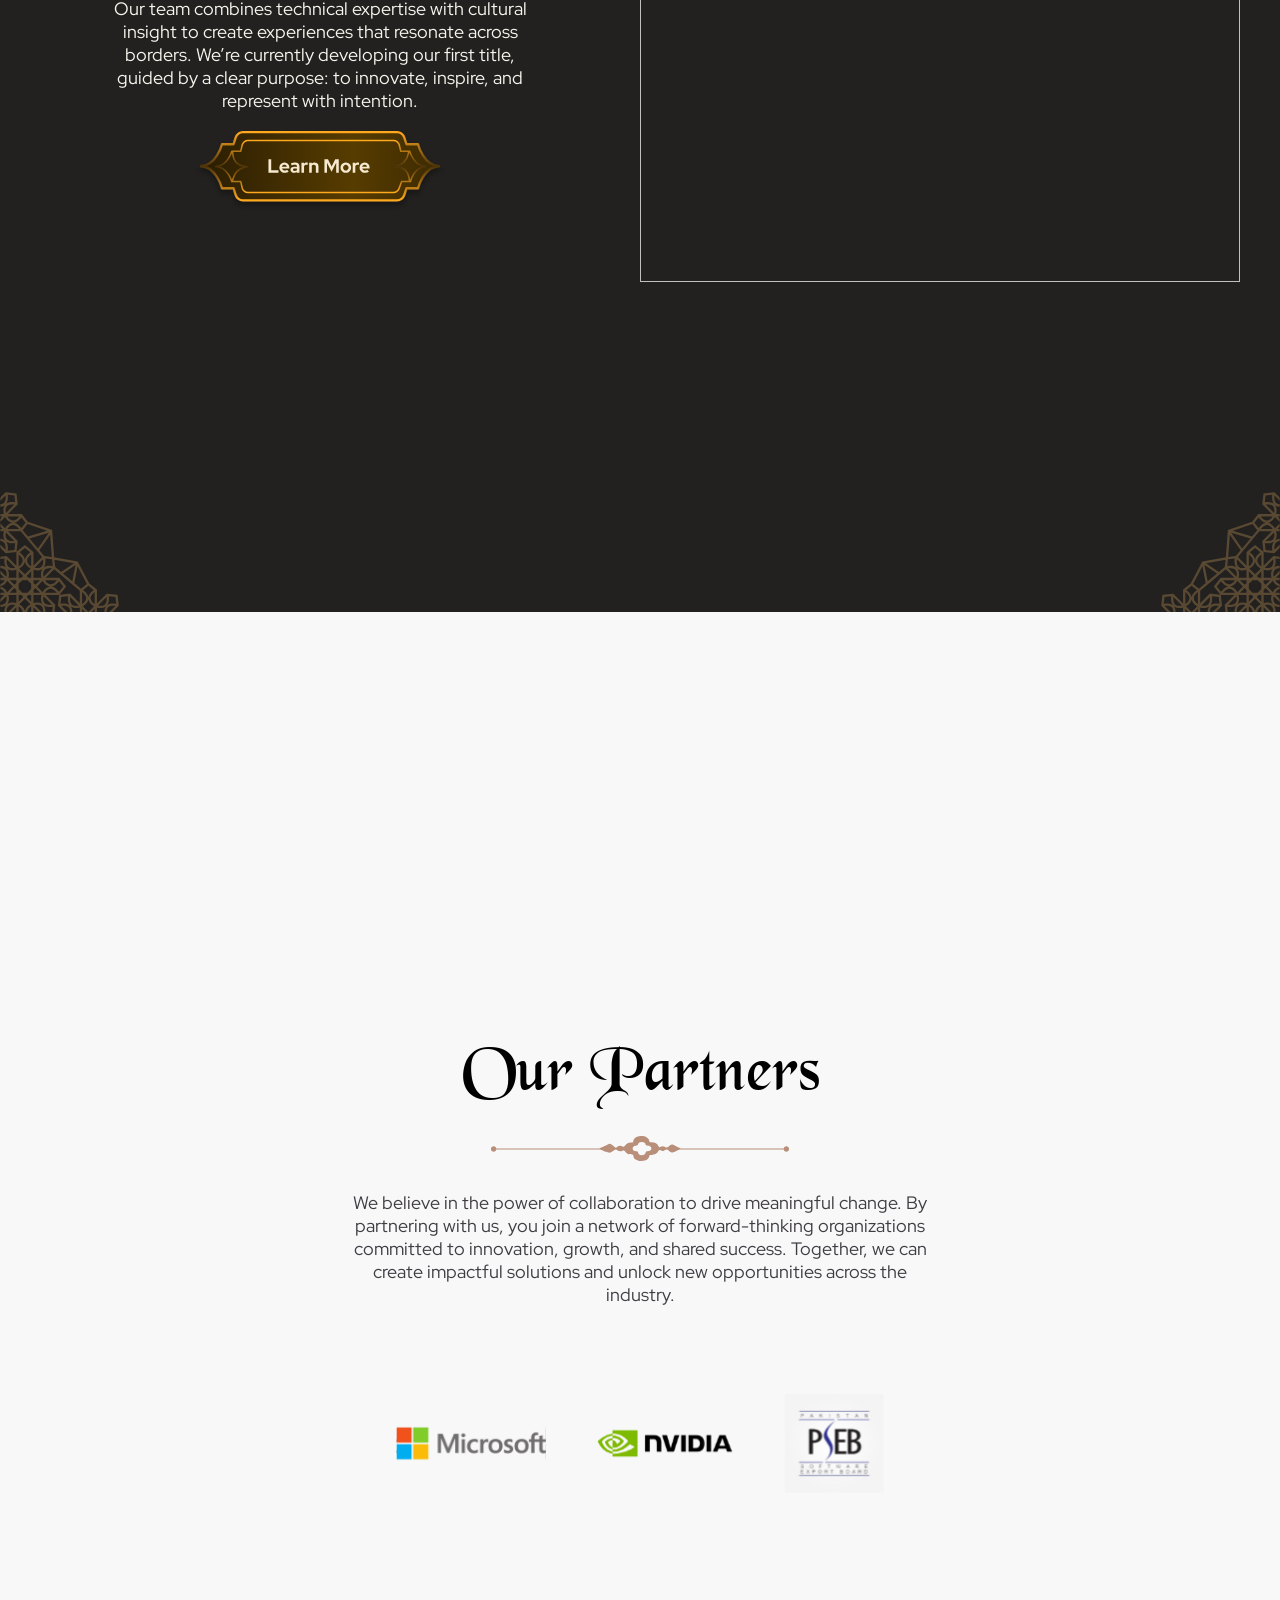
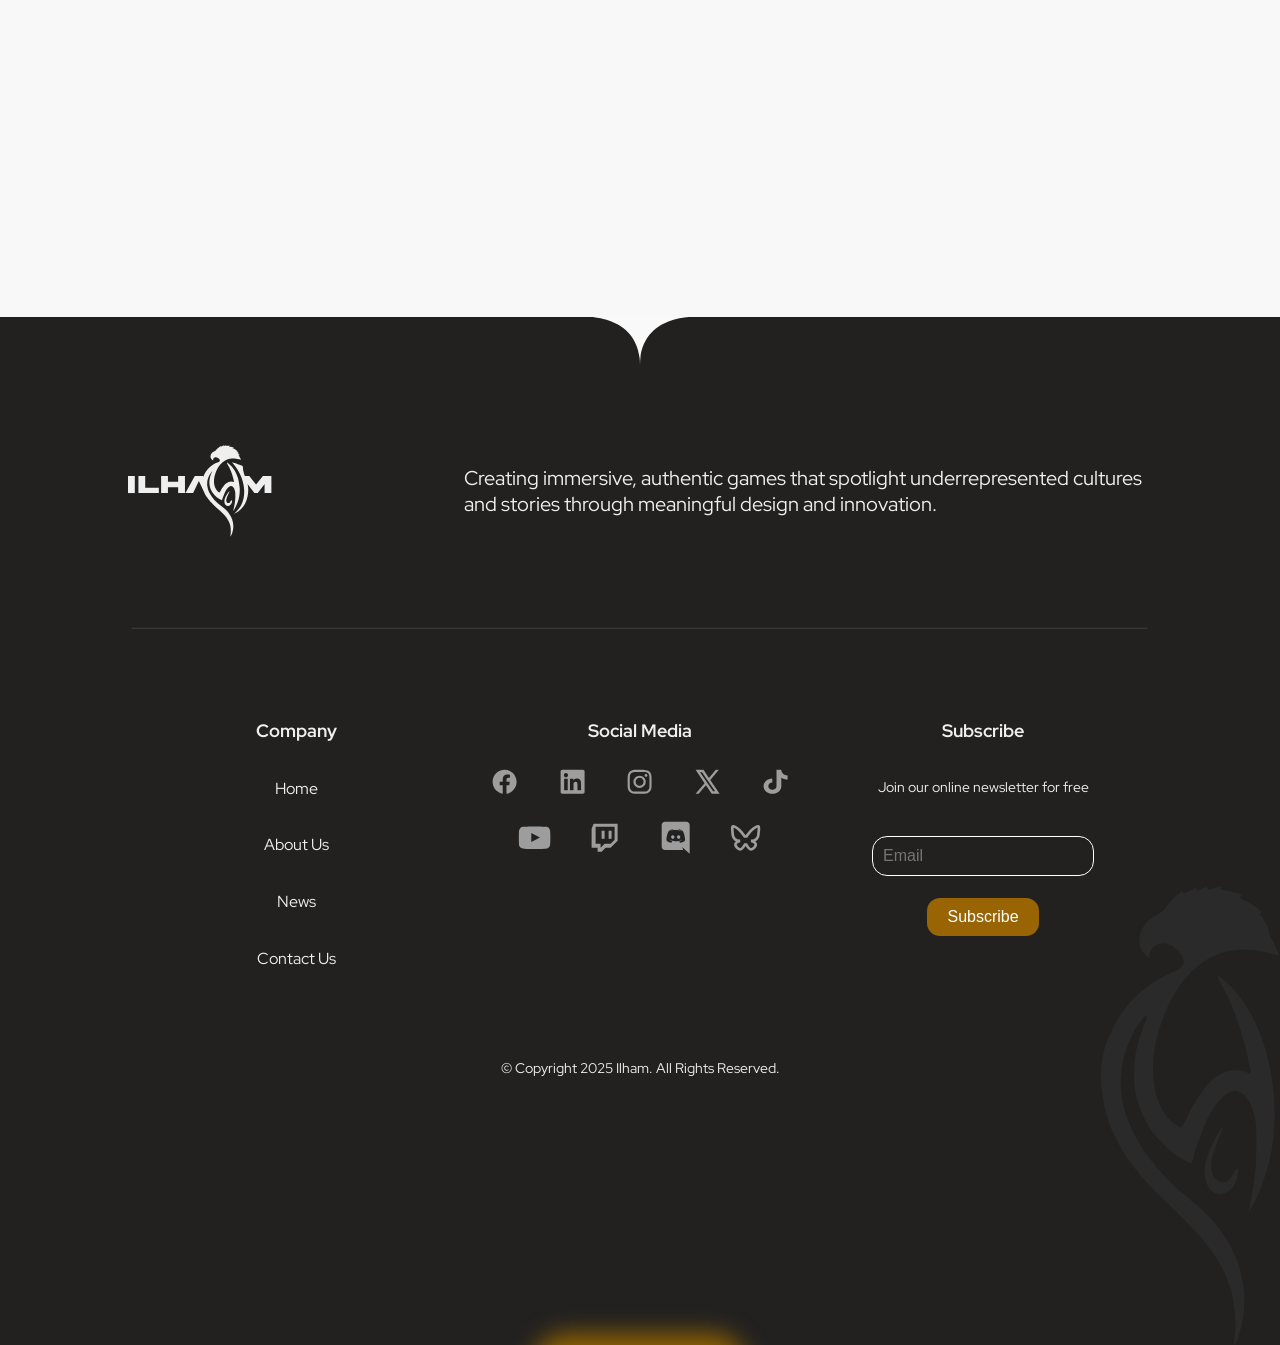
==== commit 4257c7ba: "Update Homepage “homepage”" ====
--- a/index.html
+++ b/index.html
@@ -1,7 +1,7 @@
 ---
 landingPageHeading: Blaaaahfj vjk nvn  nredfj f
 landingPageText: fdfjvdnkjfdvnjkvfvrivniefnfvenvjtkvnektrfintrfiuvrufnjcnjvnerjkgnregfkjdvnee
-landingPageCTAHeading: hvfudvdfivrferegettgergtfdcfrefv gfrdcfvgtr
+landingPageCTAHeading: hvfudvdfivrferegettgergtfdcfrefv gfrdcfvgtrff
 theCompanyHeading: dfjvfdjfk vfc vbgtfrcv nhgbvf nhygtfvc vbnhygtfv bg
 theCompanyText: njfdkjvkj jferfgdxc vbgredcv bhgtrfc vbhgfv
 ourPartnersText: fndjvnfdjnvfjkvdnghbtgfrg vfdec dwxqaxaqx cdcv vfb gh njm jum
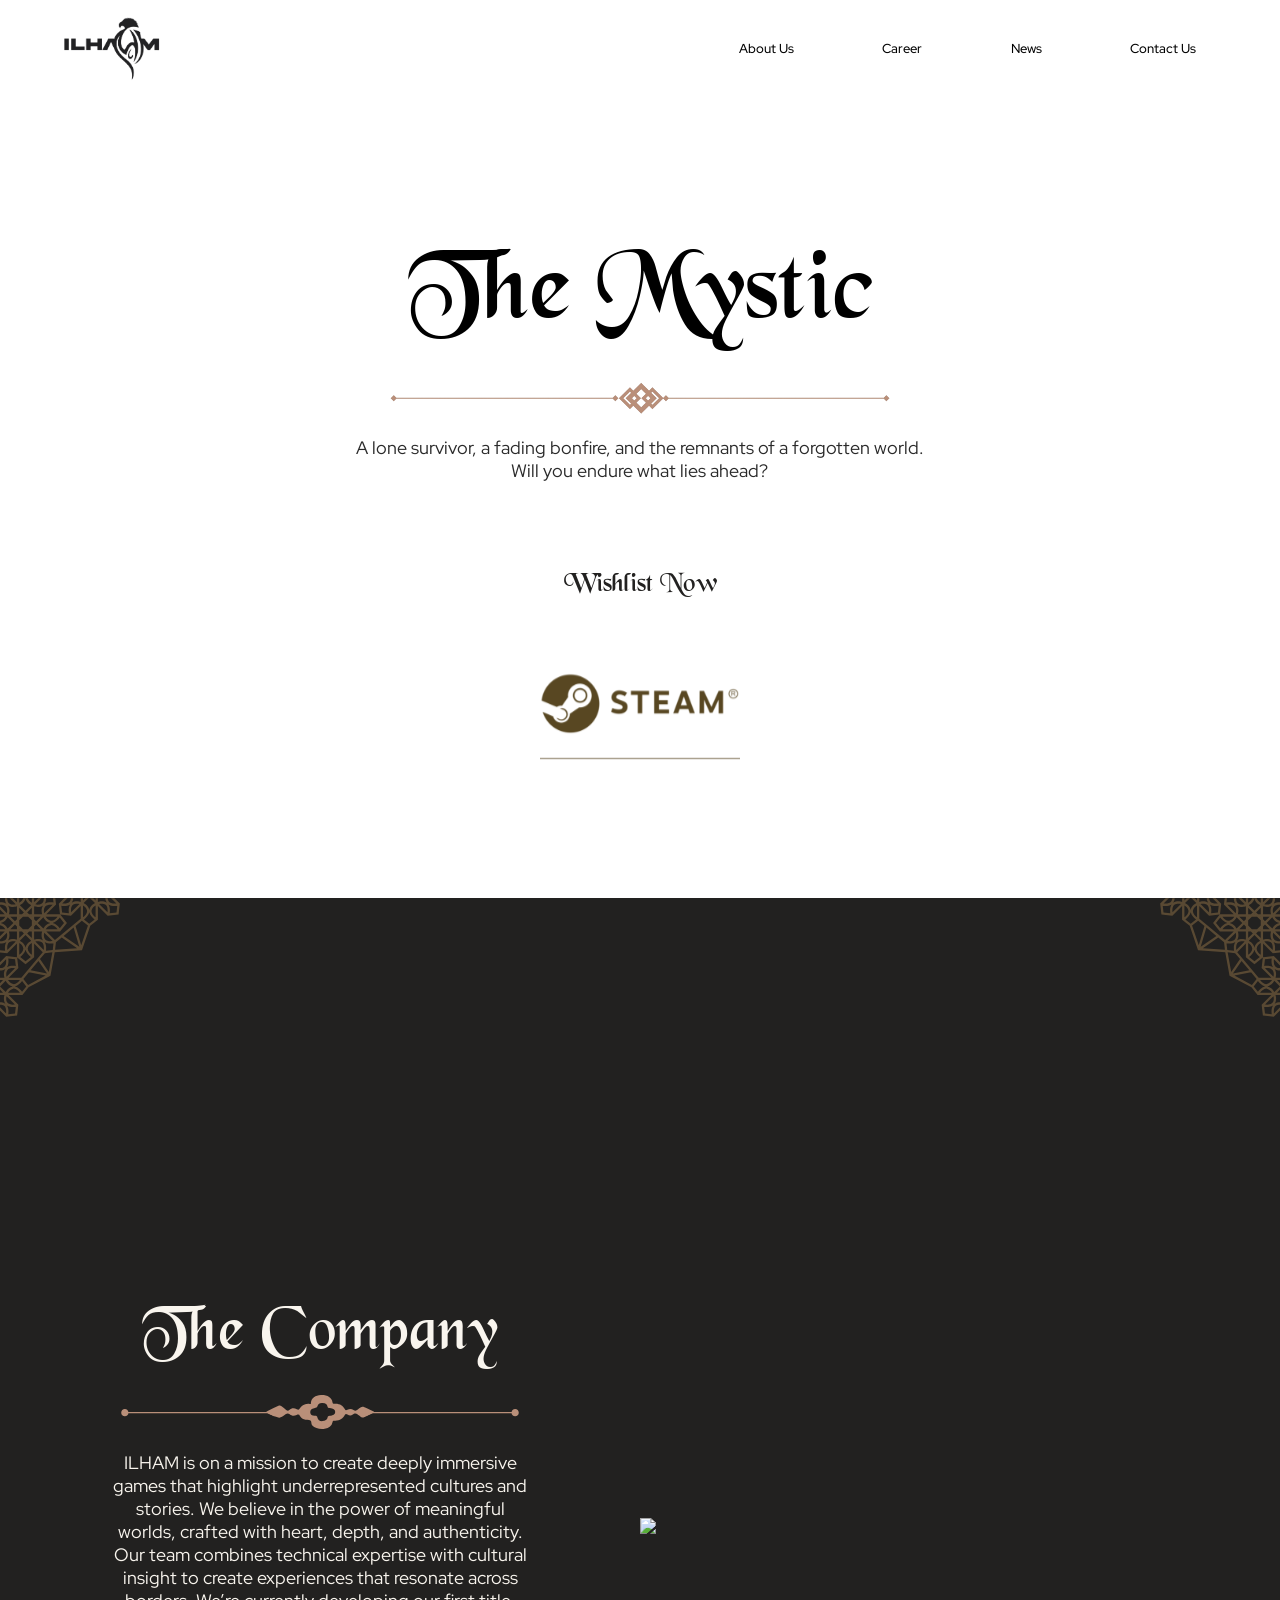
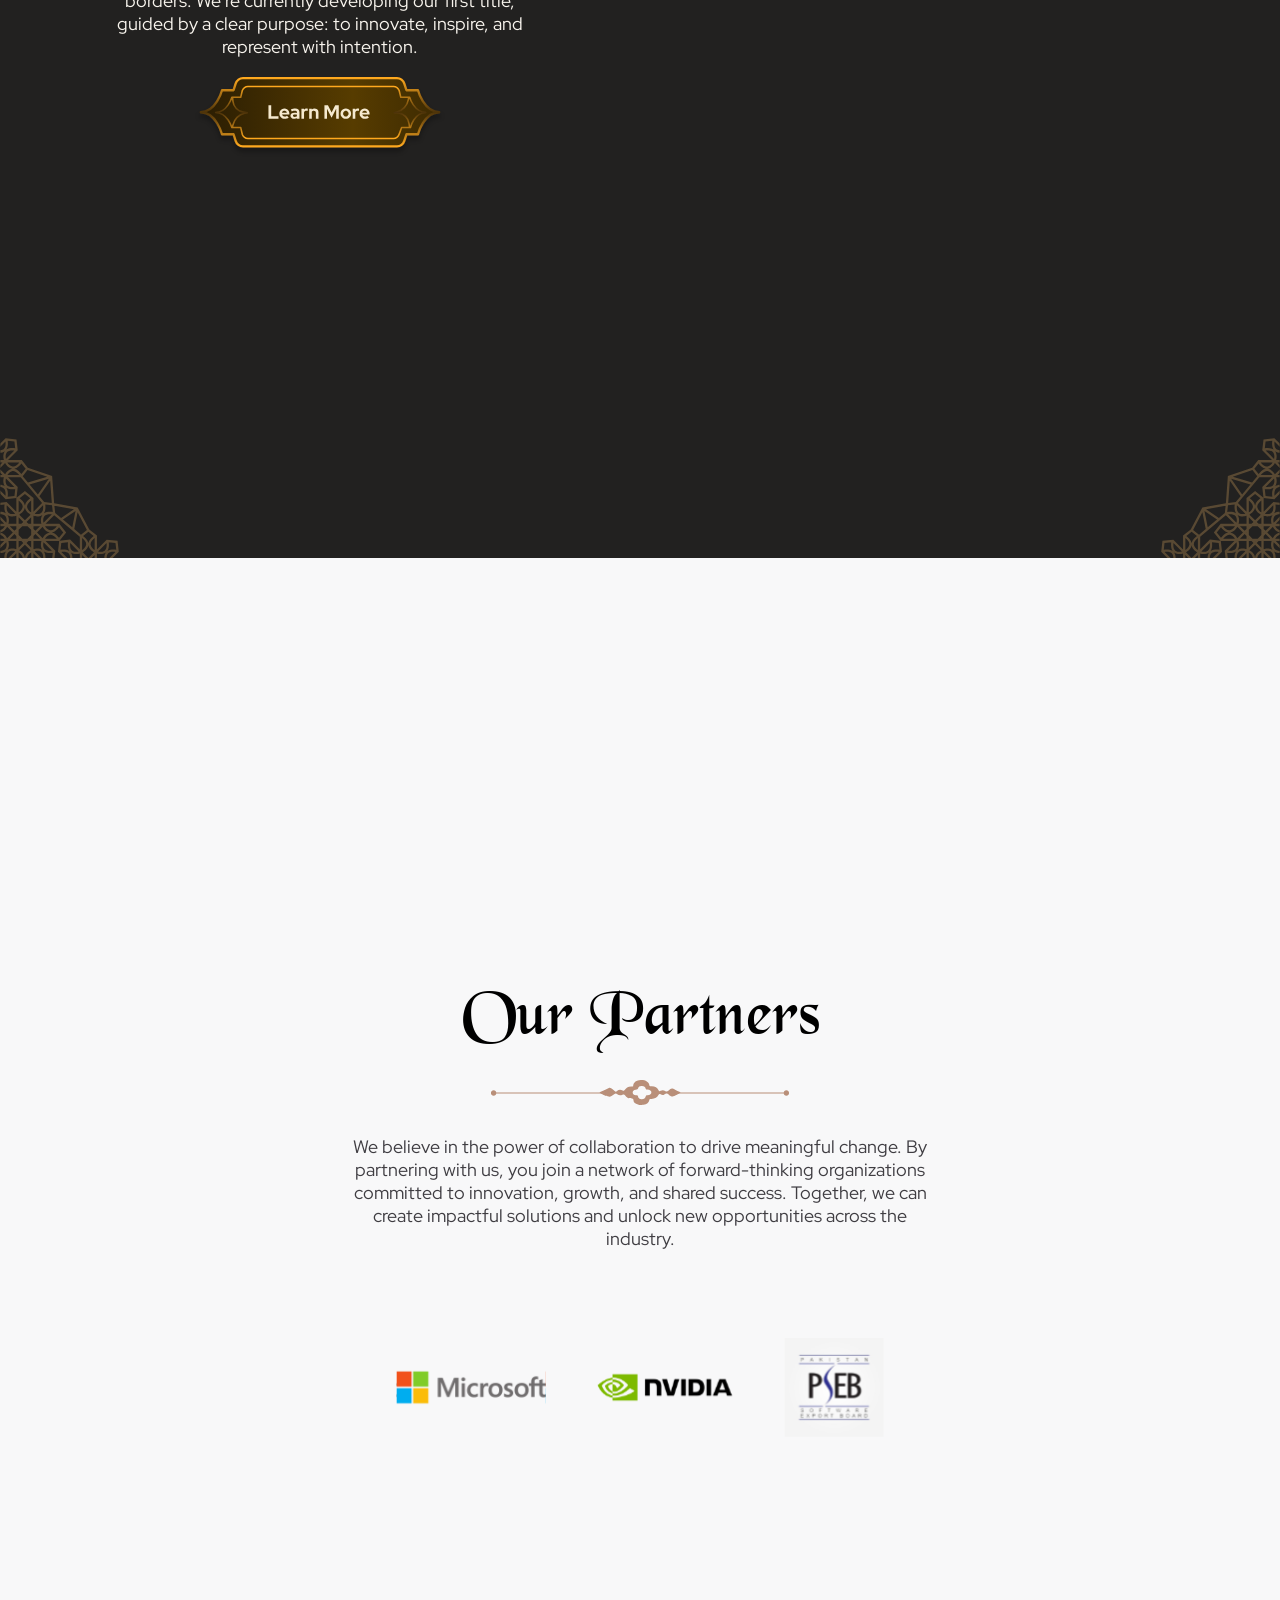
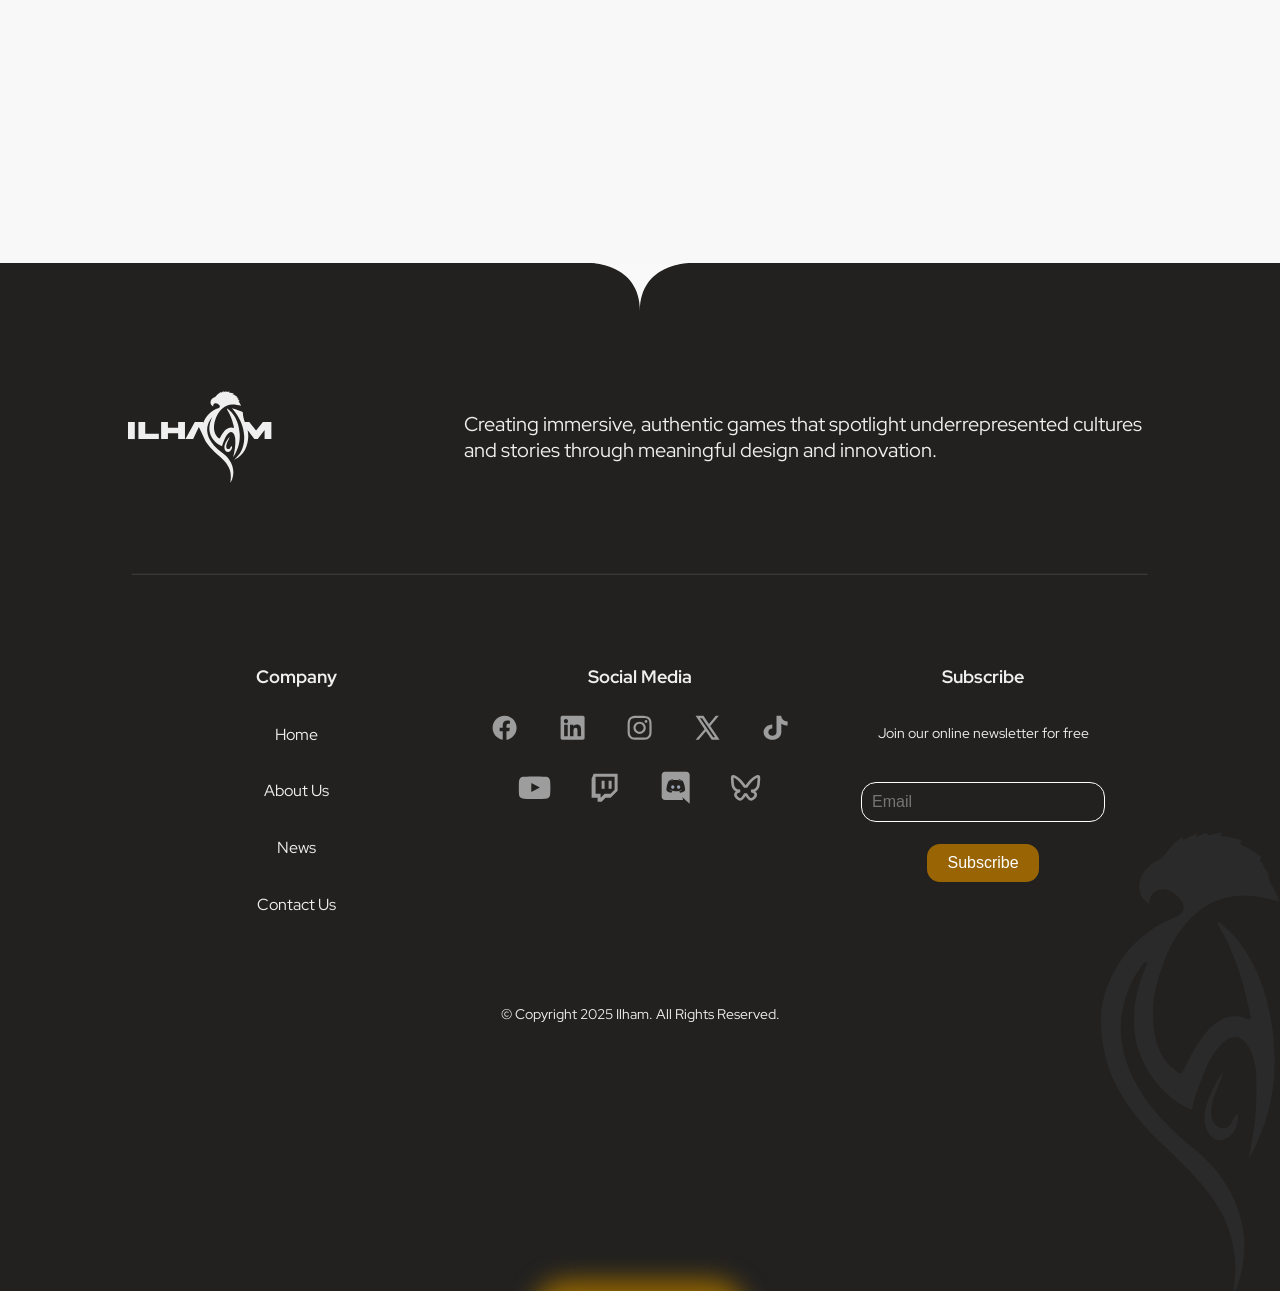
==== commit 5b7576a8: "TIMMOTHY THE THIRD" ====
--- a/index.html
+++ b/index.html
@@ -1,12 +1,3 @@
----
-landingPageHeading: Blaaaahfj vjk nvn  nredfj f
-landingPageText: fdfjvdnkjfdvnjkvfvrivniefnfvenvjtkvnektrfintrfiuvrufnjcnjvnerjkgnregfkjdvnee
-landingPageCTAHeading: hvfudvdfivrferegettgergtfdcfrefv gfrdcfvgtrff
-theCompanyHeading: dfjvfdjfk vfc vbgtfrcv nhgbvf nhygtfvc vbnhygtfv bg
-theCompanyText: njfdkjvkj jferfgdxc vbgredcv bhgtrfc vbhgfv
-ourPartnersText: fndjvnfdjnvfjkvdnghbtgfrg vfdec dwxqaxaqx cdcv vfb gh njm jum
-homeFooterText: f jdknvkjnkjdfnkdfljklnjkfdf
----
 <!DOCTYPE html>
 
 <html>
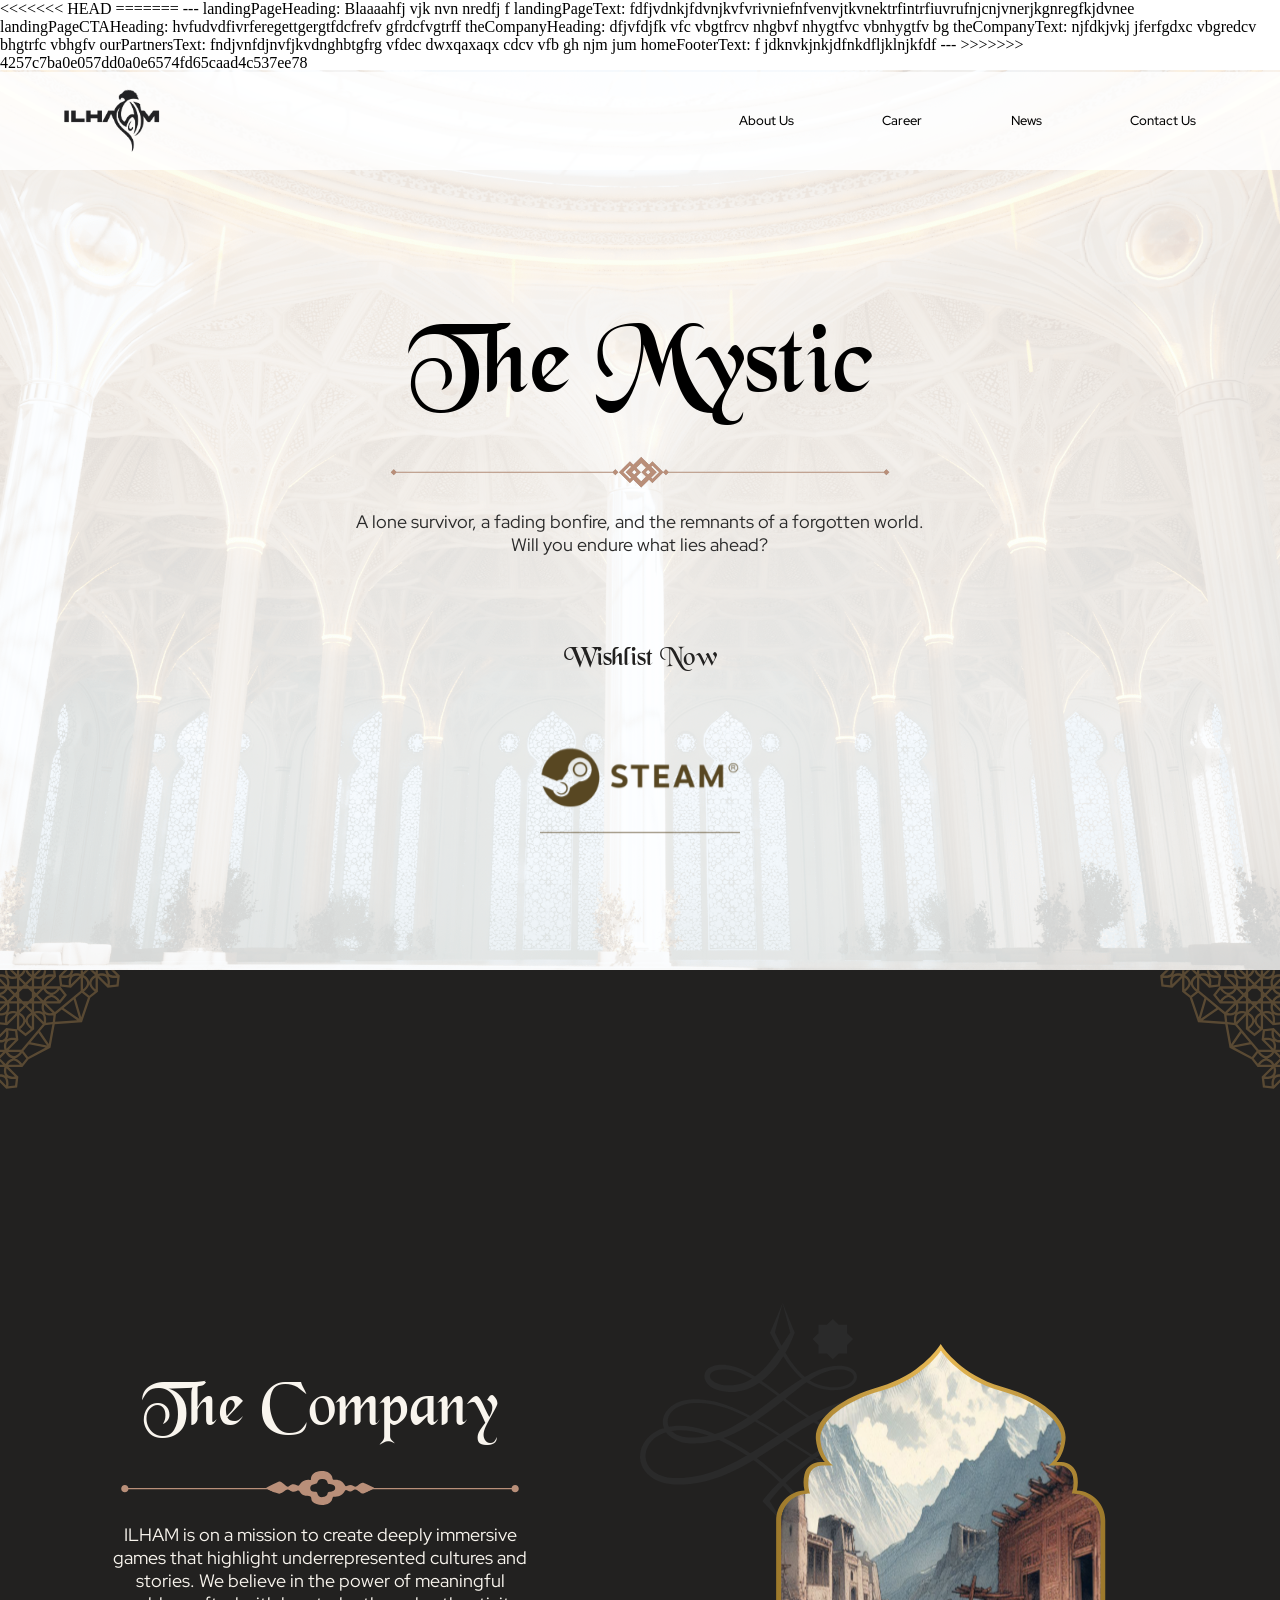
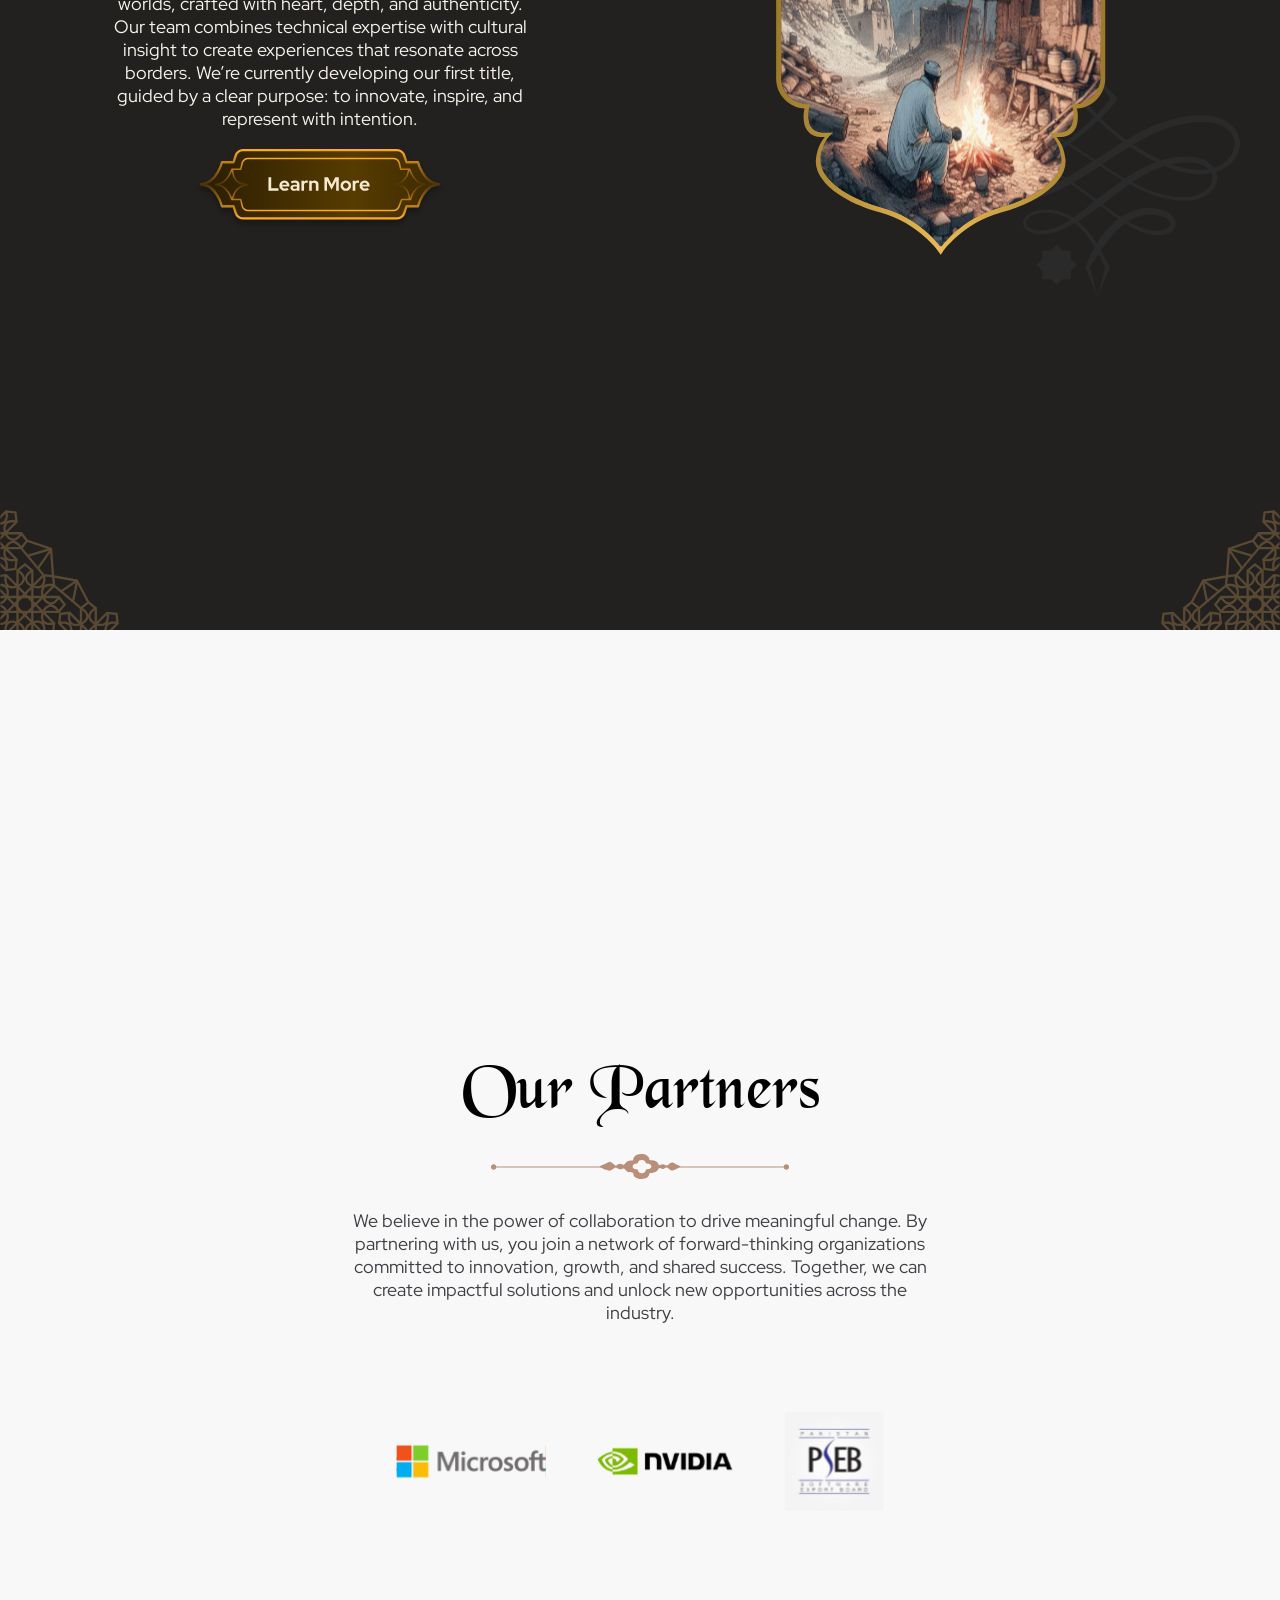
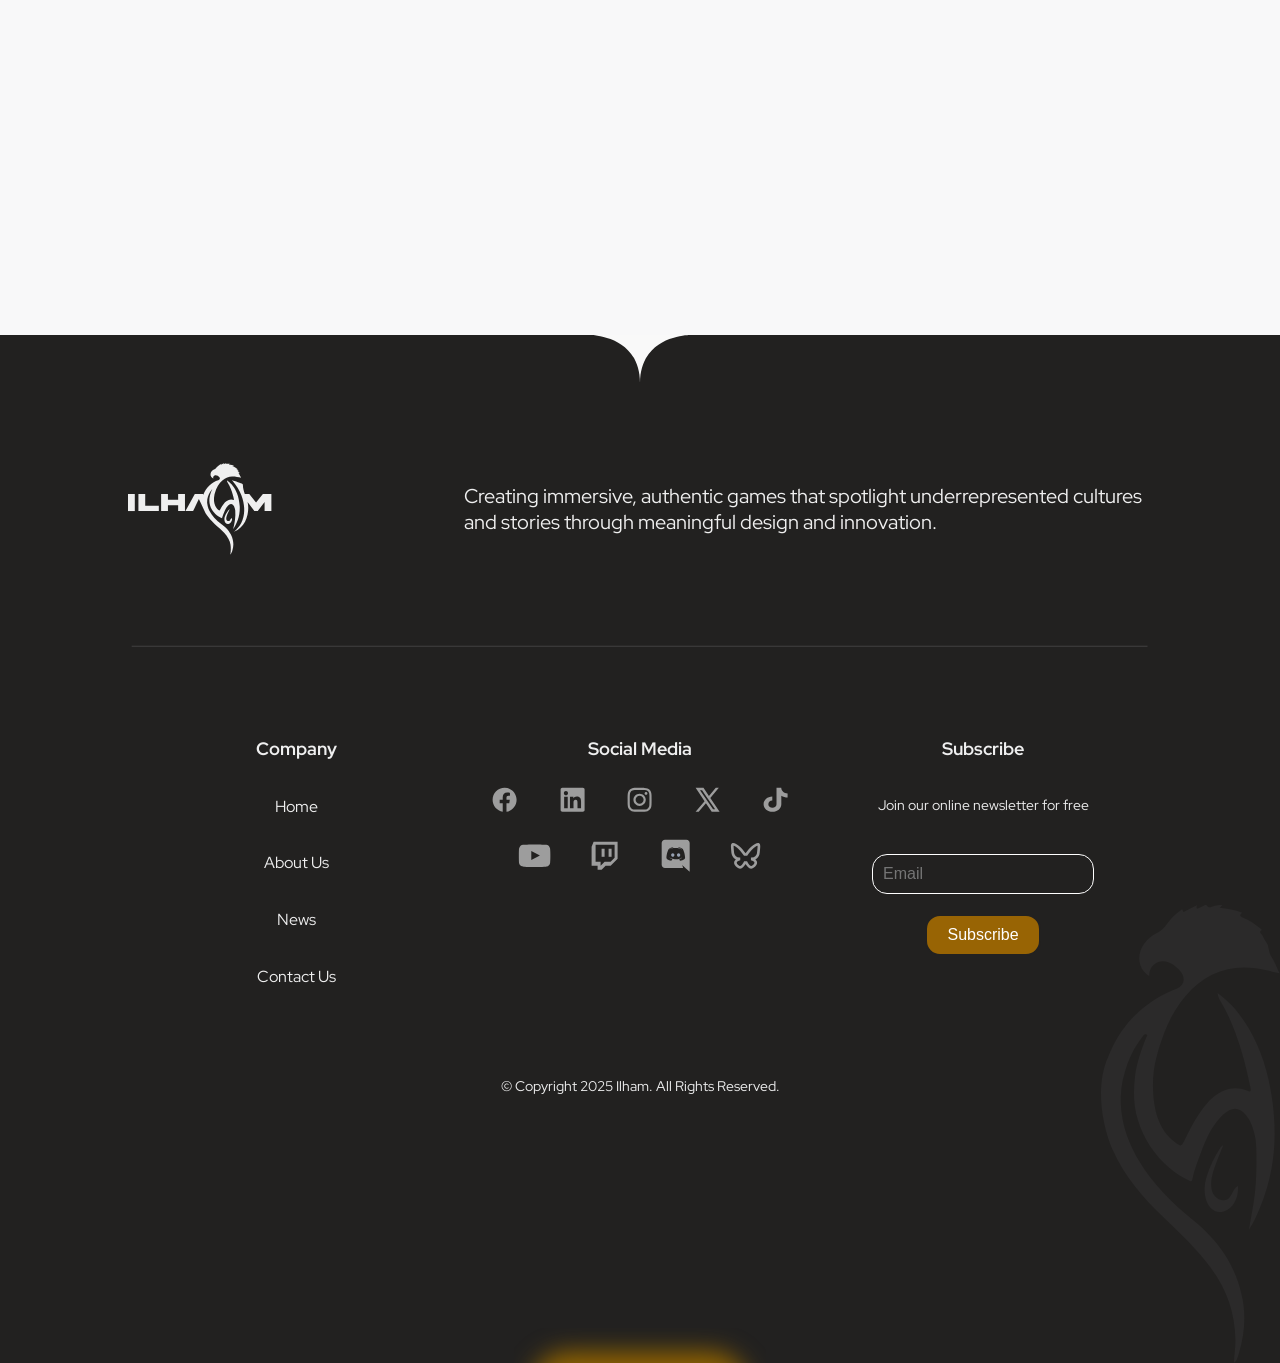
==== commit 08c98e42: "test" ====
--- a/index.html
+++ b/index.html
@@ -1,3 +1,15 @@
+<<<<<<< HEAD
+=======
+---
+landingPageHeading: Blaaaahfj vjk nvn  nredfj f
+landingPageText: fdfjvdnkjfdvnjkvfvrivniefnfvenvjtkvnektrfintrfiuvrufnjcnjvnerjkgnregfkjdvnee
+landingPageCTAHeading: hvfudvdfivrferegettgergtfdcfrefv gfrdcfvgtrff
+theCompanyHeading: dfjvfdjfk vfc vbgtfrcv nhgbvf nhygtfvc vbnhygtfv bg
+theCompanyText: njfdkjvkj jferfgdxc vbgredcv bhgtrfc vbhgfv
+ourPartnersText: fndjvnfdjnvfjkvdnghbtgfrg vfdec dwxqaxaqx cdcv vfb gh njm jum
+homeFooterText: f jdknvkjnkjdfnkdfljklnjkfdf
+---
+>>>>>>> 4257c7ba0e057dd0a0e6574fd65caad4c537ee78
 <!DOCTYPE html>
 
 <html>
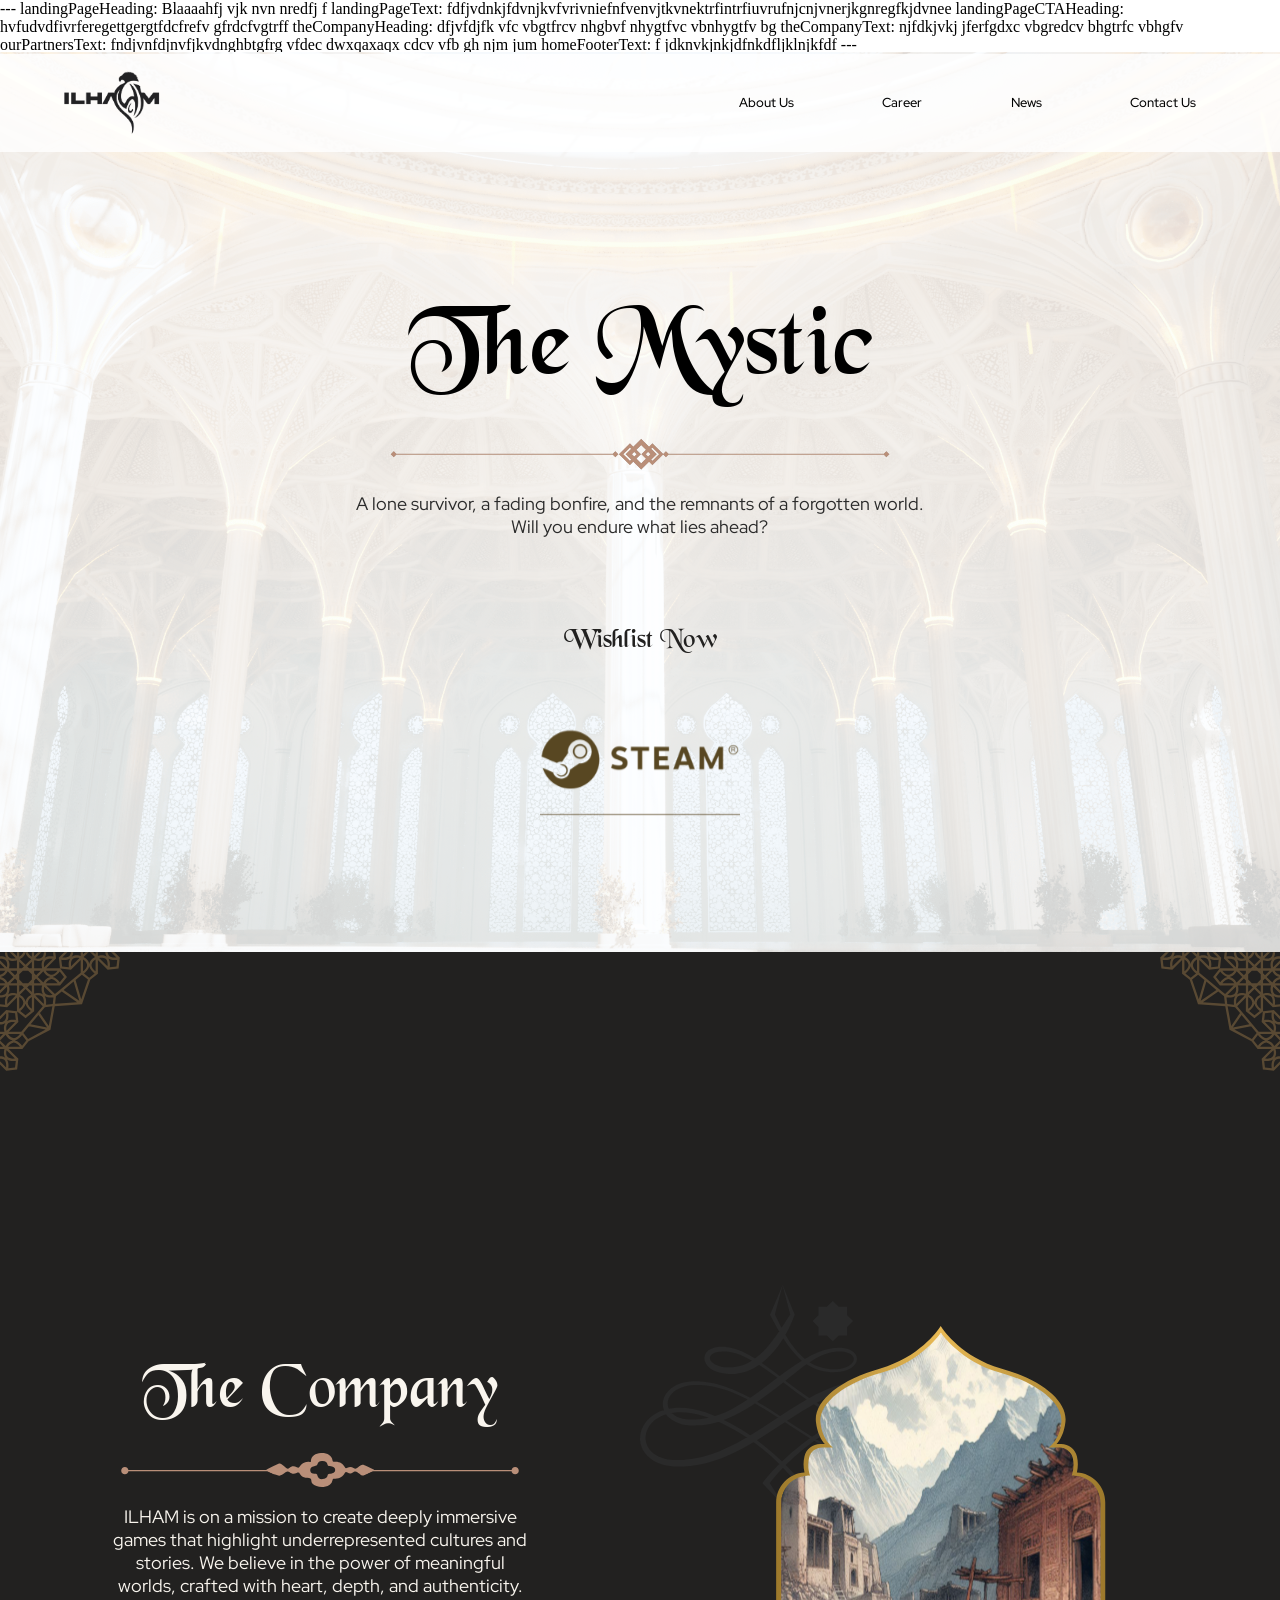
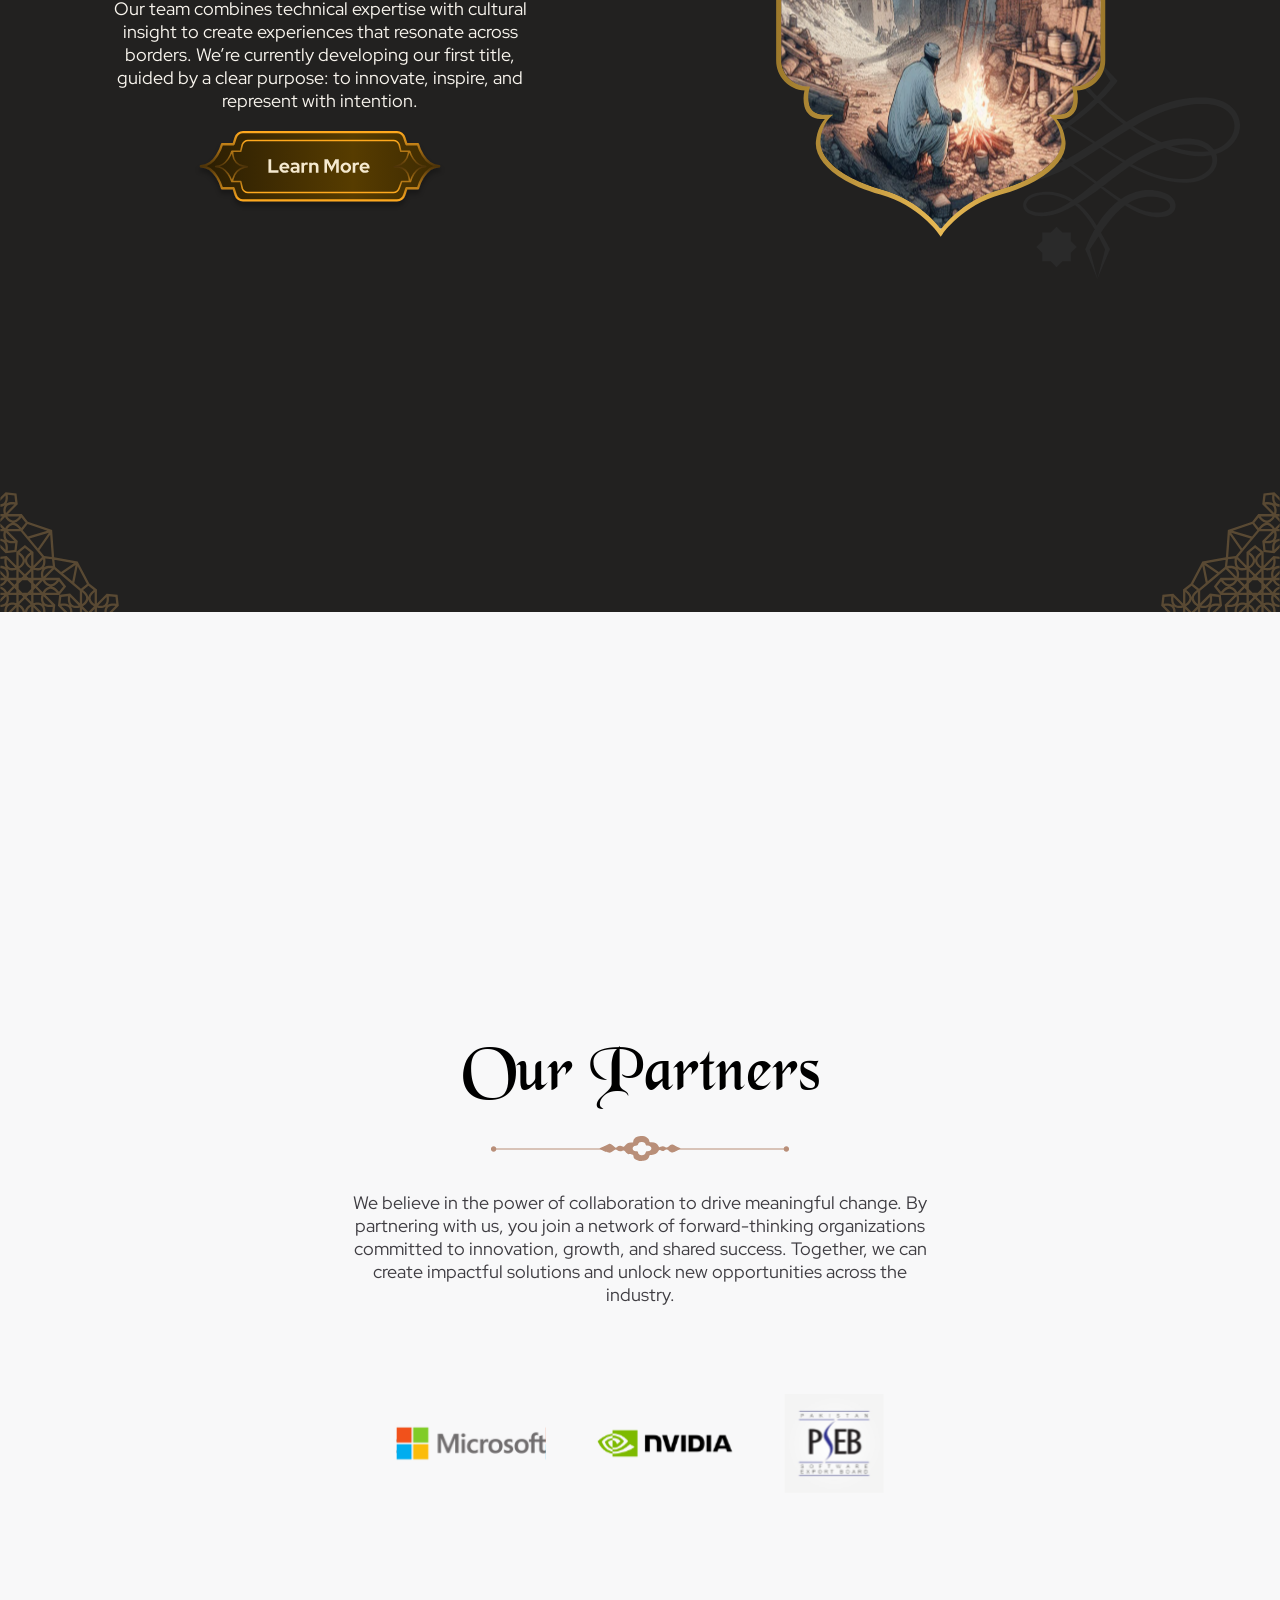
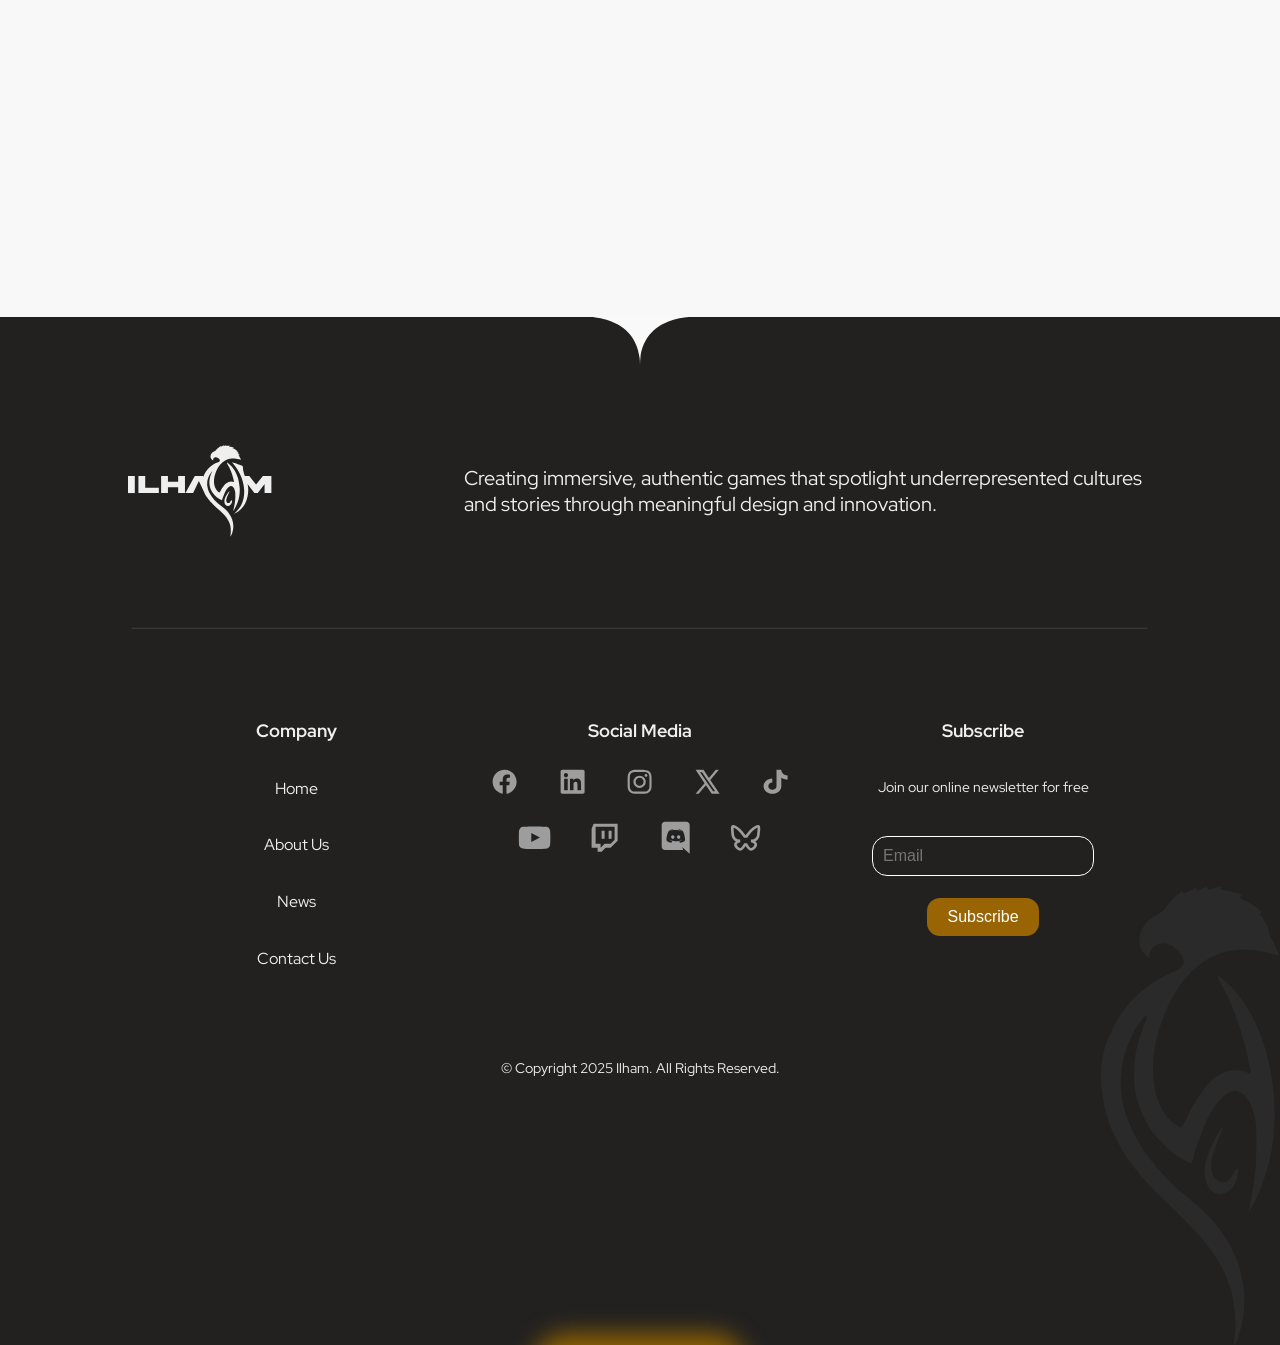
==== commit 9a8fd1d8: "DDDDDDDDDDDDDZzz" ====
--- a/index.html
+++ b/index.html
@@ -1,5 +1,3 @@
-<<<<<<< HEAD
-=======
 ---
 landingPageHeading: Blaaaahfj vjk nvn  nredfj f
 landingPageText: fdfjvdnkjfdvnjkvfvrivniefnfvenvjtkvnektrfintrfiuvrufnjcnjvnerjkgnregfkjdvnee
@@ -9,7 +7,6 @@
 ourPartnersText: fndjvnfdjnvfjkvdnghbtgfrg vfdec dwxqaxaqx cdcv vfb gh njm jum
 homeFooterText: f jdknvkjnkjdfnkdfljklnjkfdf
 ---
->>>>>>> 4257c7ba0e057dd0a0e6574fd65caad4c537ee78
 <!DOCTYPE html>
 
 <html>
@@ -111,15 +108,15 @@
             <span id="footerCopyrightStatement">© Copyright 2025 Ilham. All Rights Reserved.</span>
         </div>
         <script>
-          if (window.netlifyIdentity) {
-            window.netlifyIdentity.on("init", (user) => {
-              if (!user) {
-                window.netlifyIdentity.on("login", () => {
-                  document.location.href = "/admin/";
+            if (window.netlifyIdentity) {
+                window.netlifyIdentity.on("init", (user) => {
+                if (!user) {
+                    window.netlifyIdentity.on("login", () => {
+                    document.location.href = "/admin/";
+                    });
+                }
                 });
-              }
-            });
-          }
+            }
         </script>
     </body>
 </html>
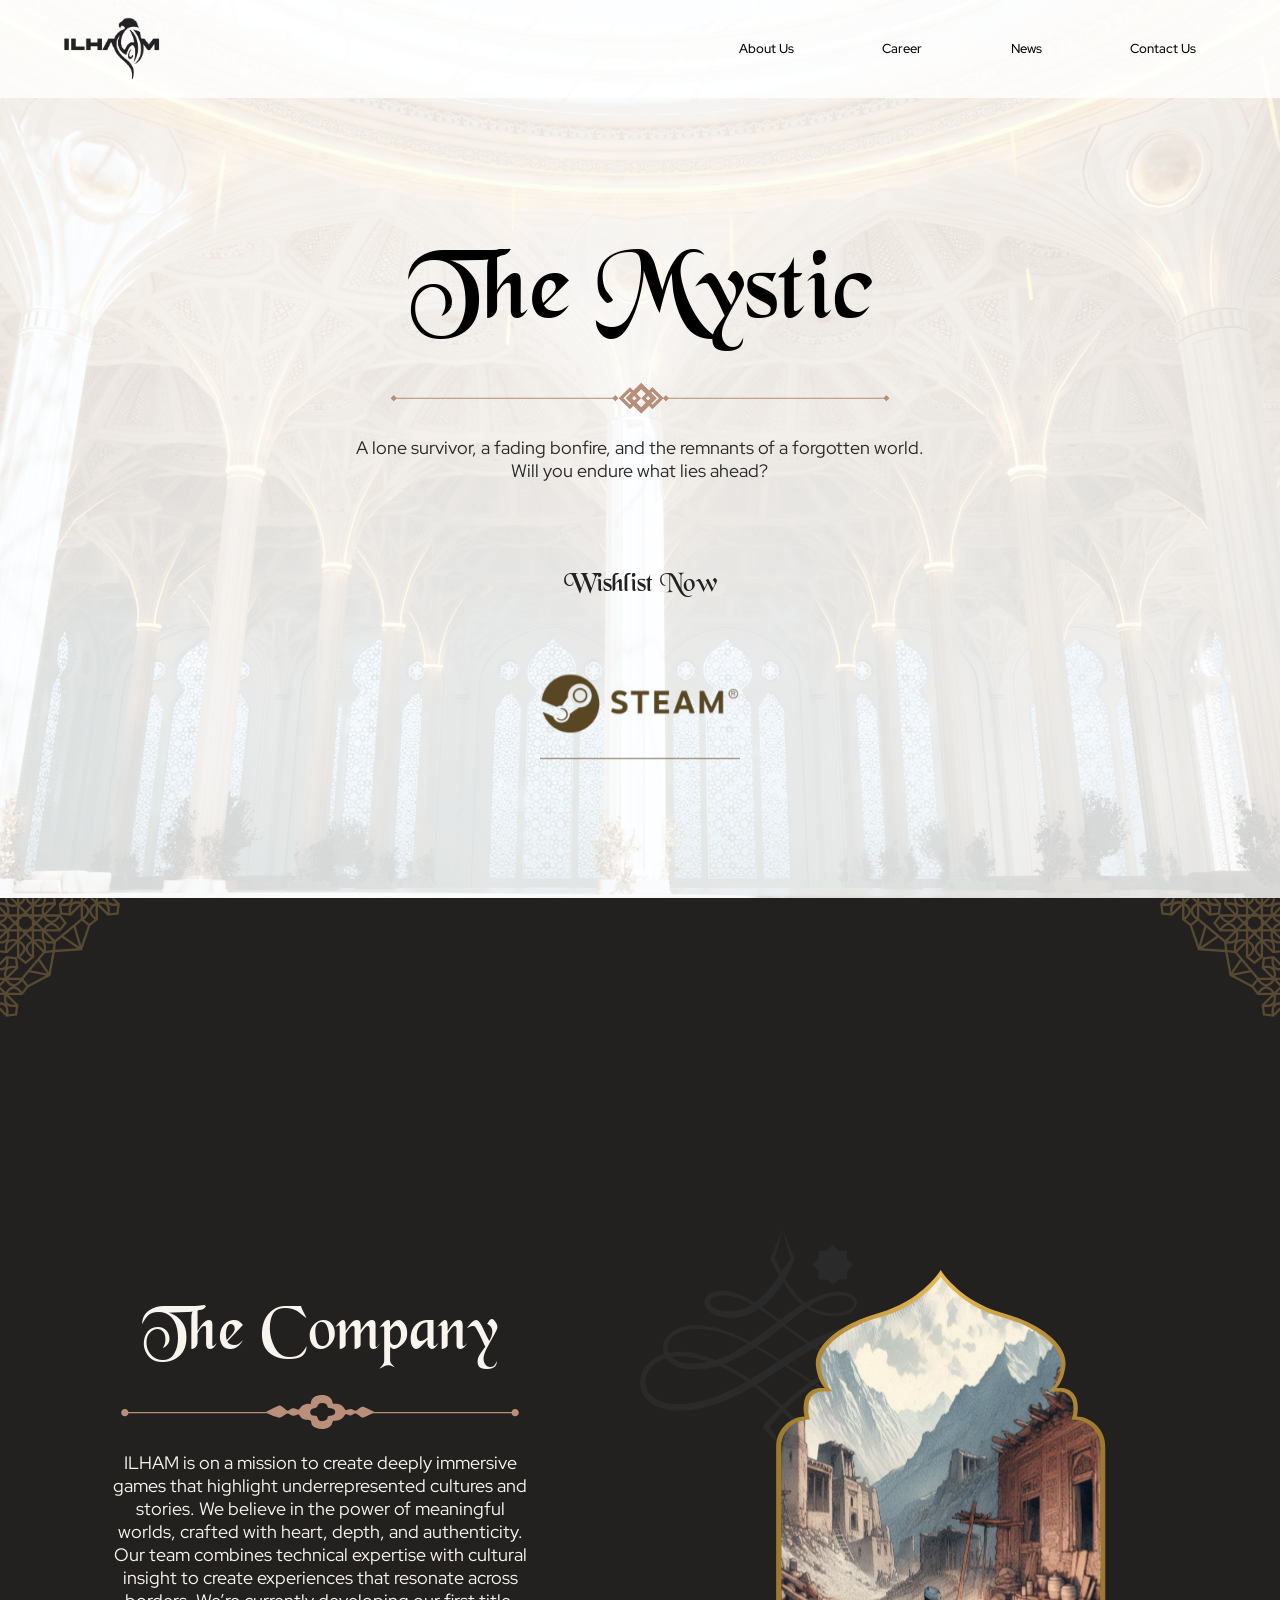
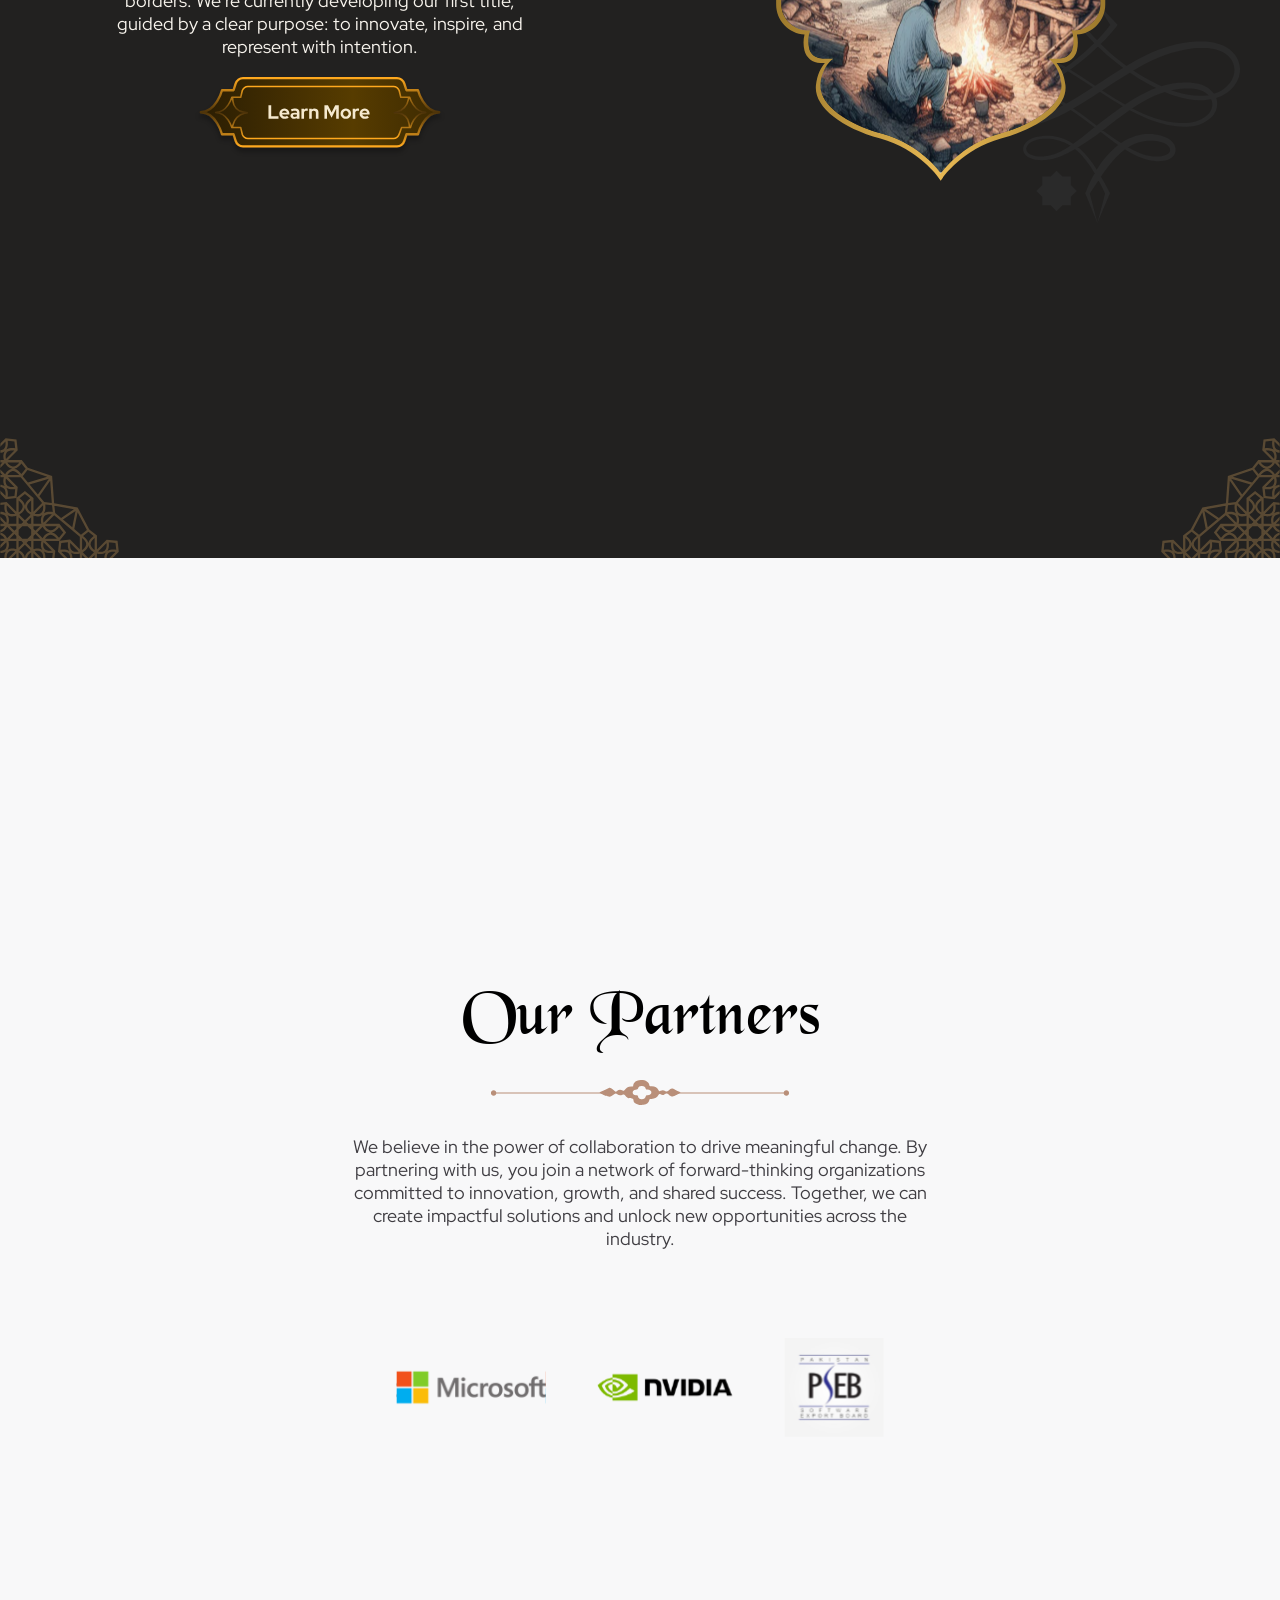
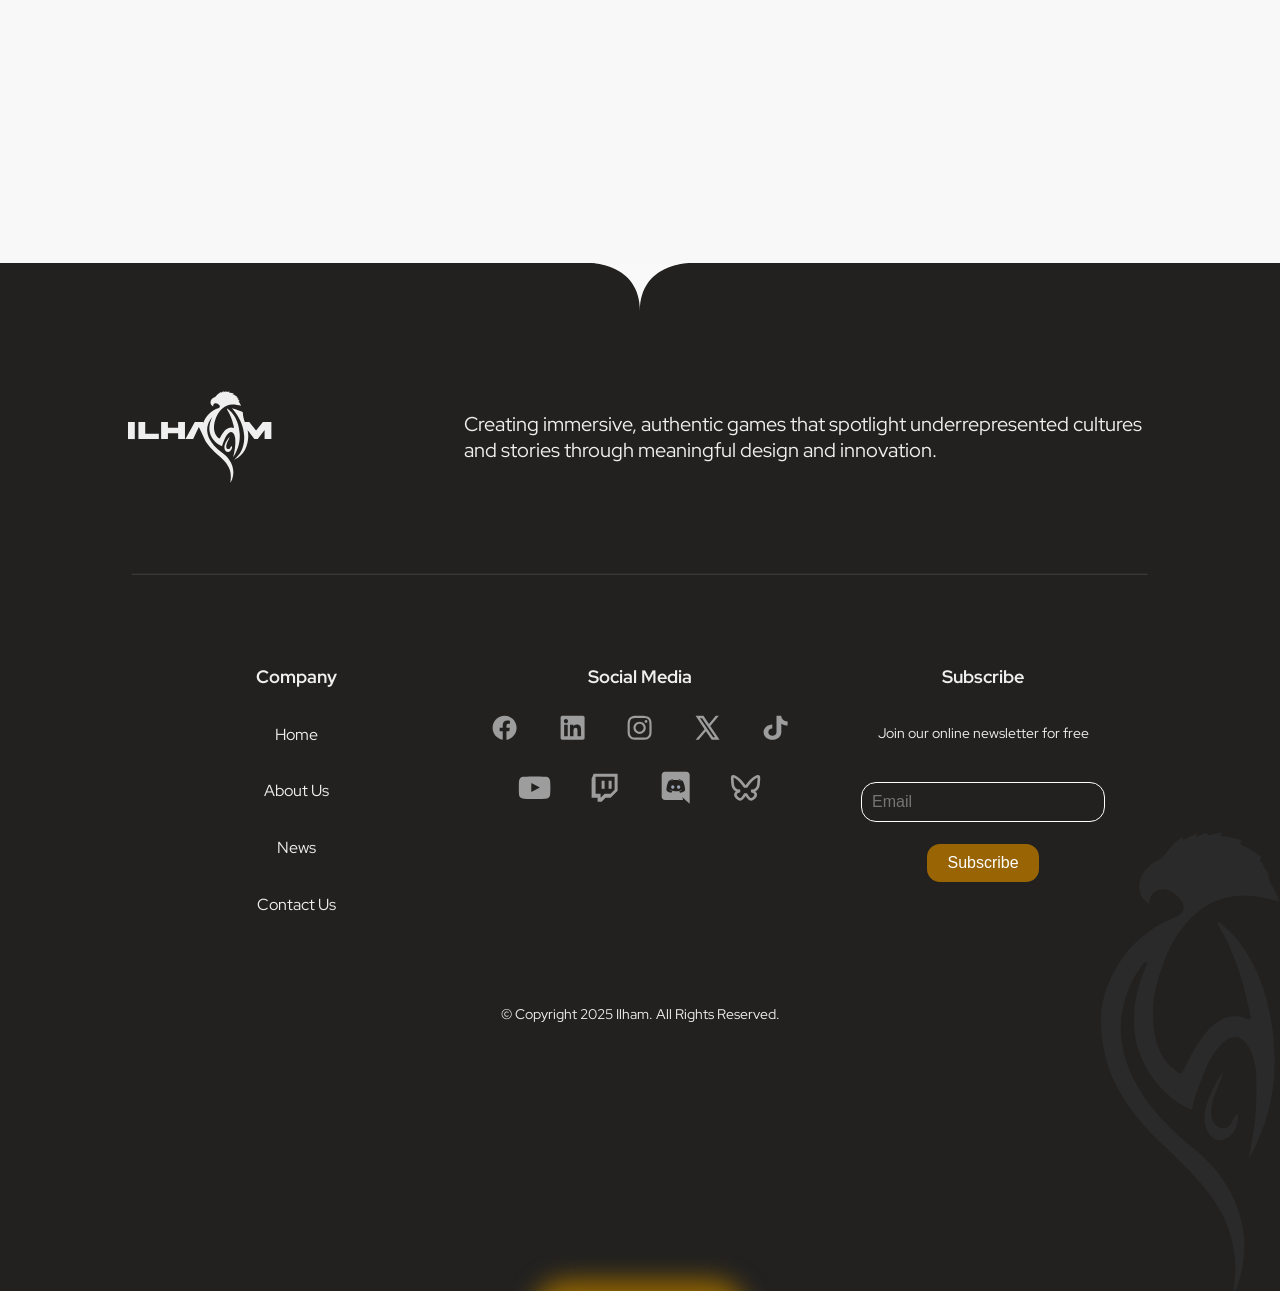
==== commit 7d3cca17: "Update index.html" ====
--- a/index.html
+++ b/index.html
@@ -1,12 +1,3 @@
----
-landingPageHeading: Blaaaahfj vjk nvn  nredfj f
-landingPageText: fdfjvdnkjfdvnjkvfvrivniefnfvenvjtkvnektrfintrfiuvrufnjcnjvnerjkgnregfkjdvnee
-landingPageCTAHeading: hvfudvdfivrferegettgergtfdcfrefv gfrdcfvgtrff
-theCompanyHeading: dfjvfdjfk vfc vbgtfrcv nhgbvf nhygtfvc vbnhygtfv bg
-theCompanyText: njfdkjvkj jferfgdxc vbgredcv bhgtrfc vbhgfv
-ourPartnersText: fndjvnfdjnvfjkvdnghbtgfrg vfdec dwxqaxaqx cdcv vfb gh njm jum
-homeFooterText: f jdknvkjnkjdfnkdfljklnjkfdf
----
 <!DOCTYPE html>
 
 <html>
